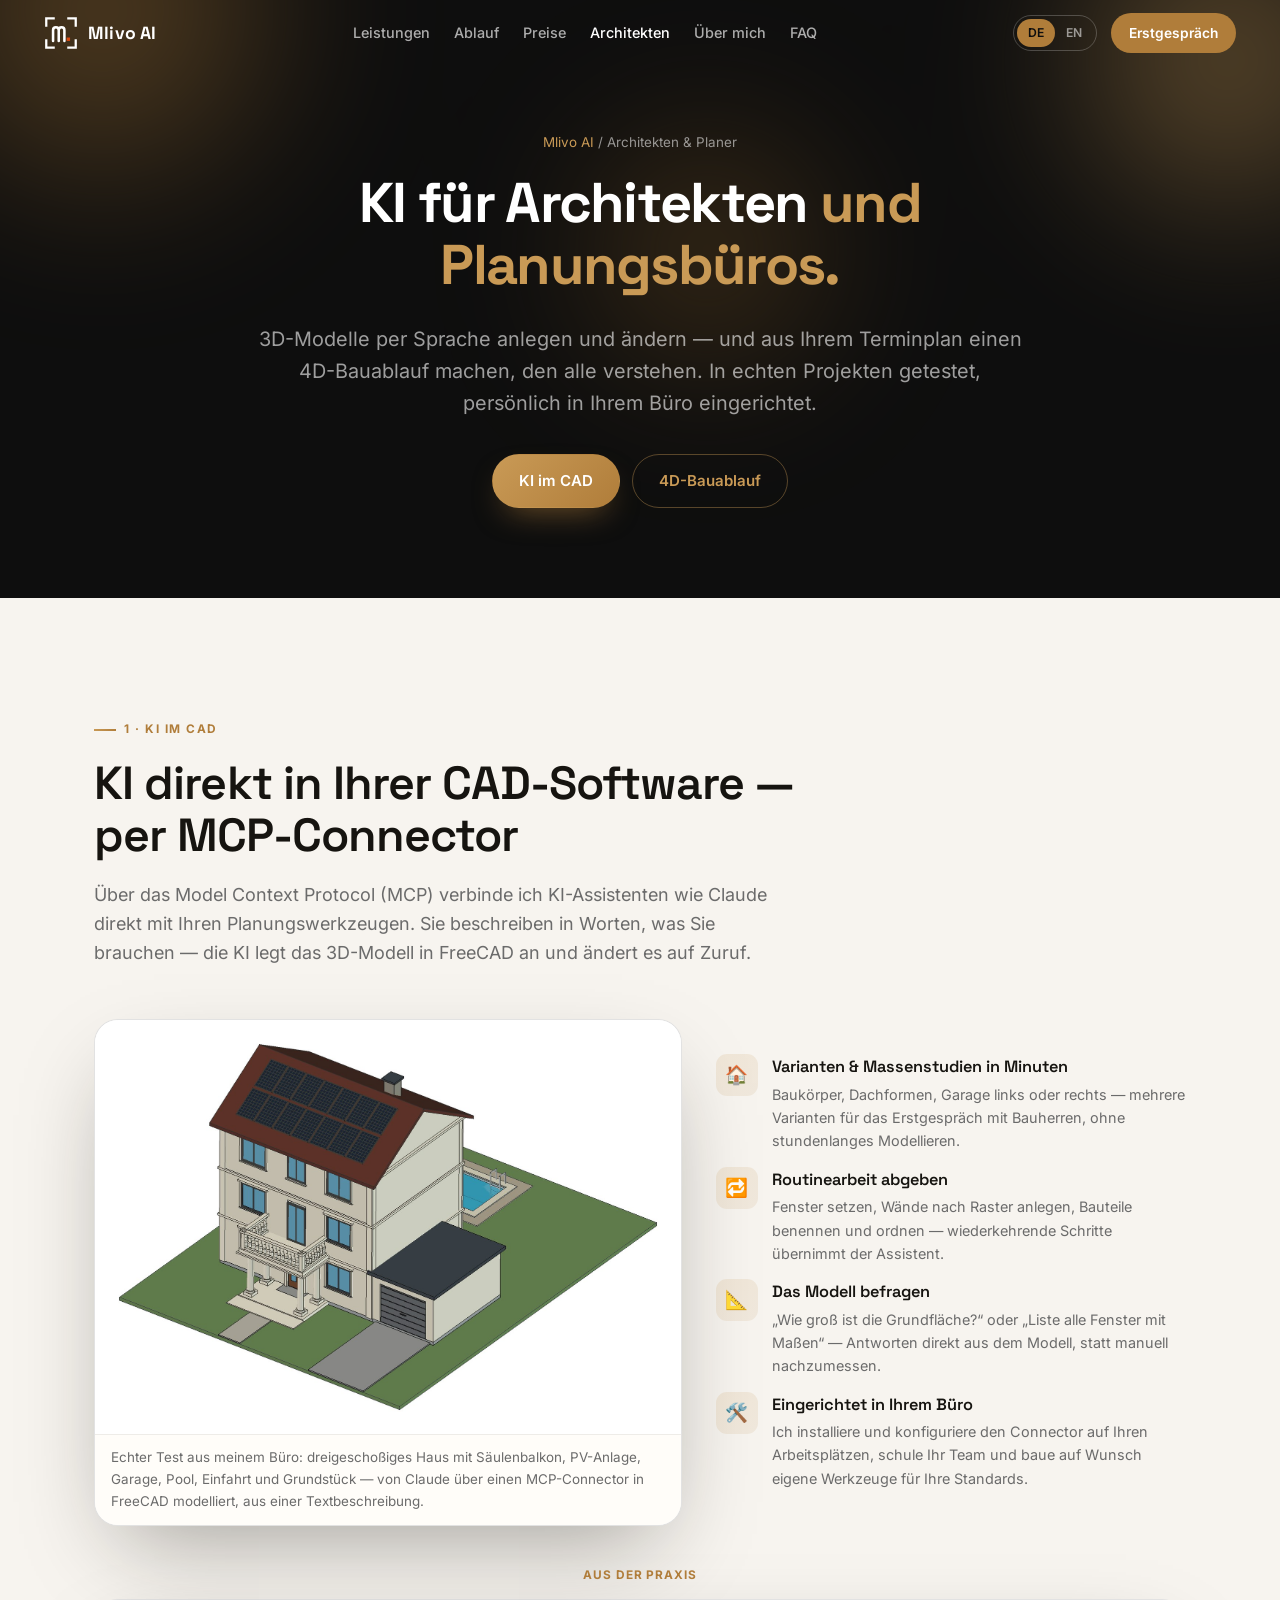
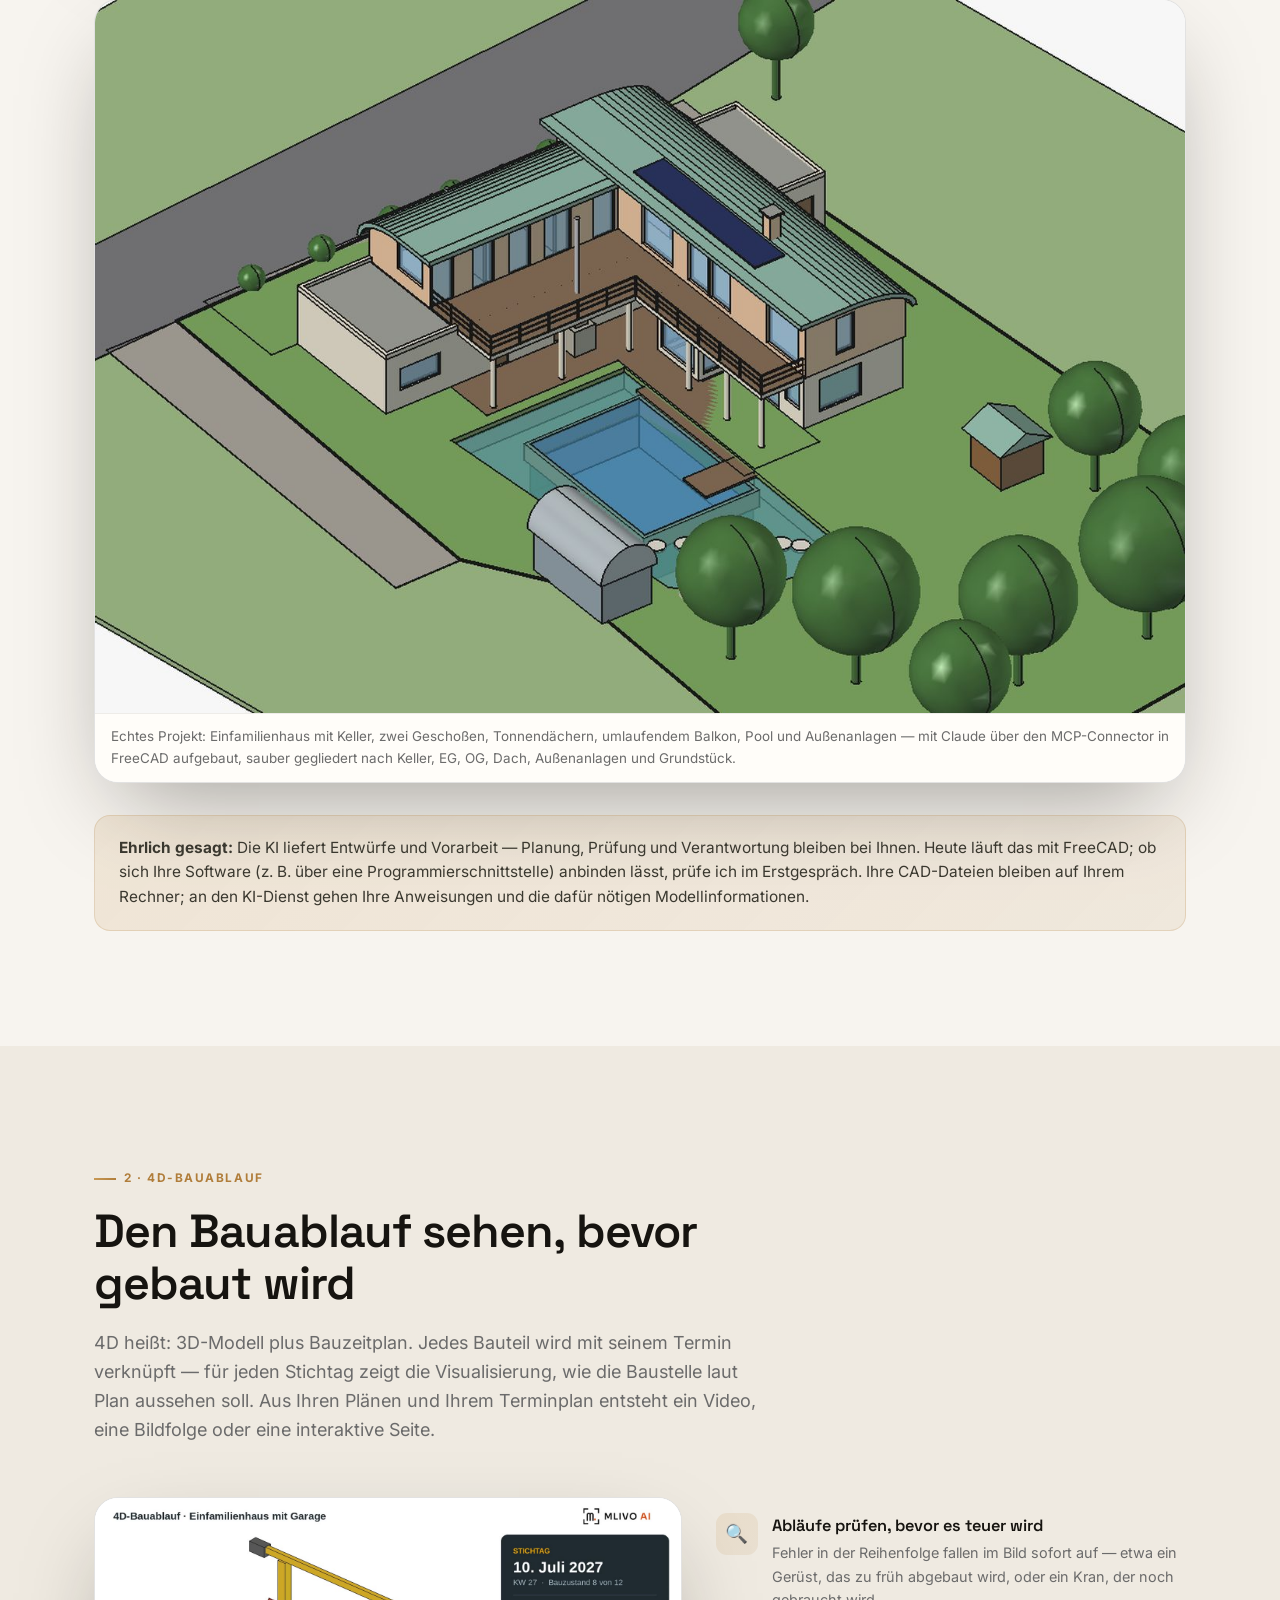
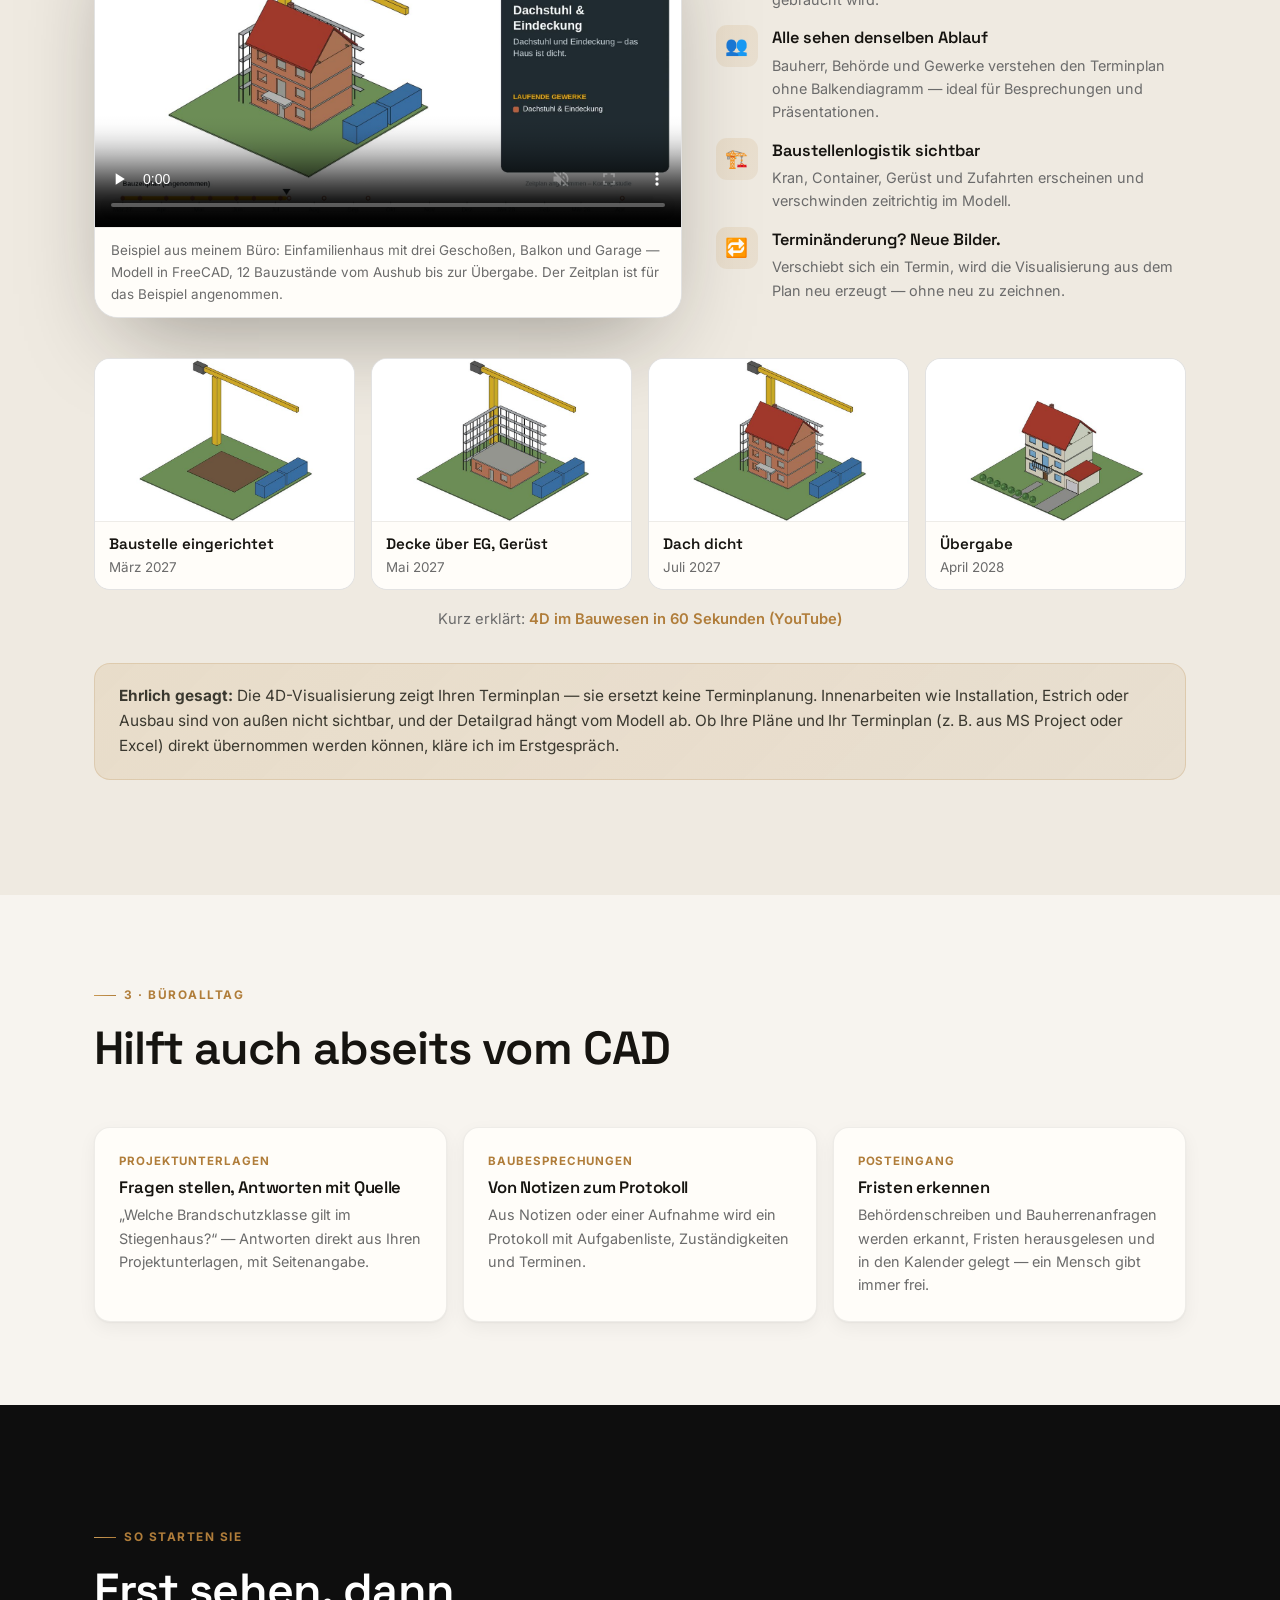
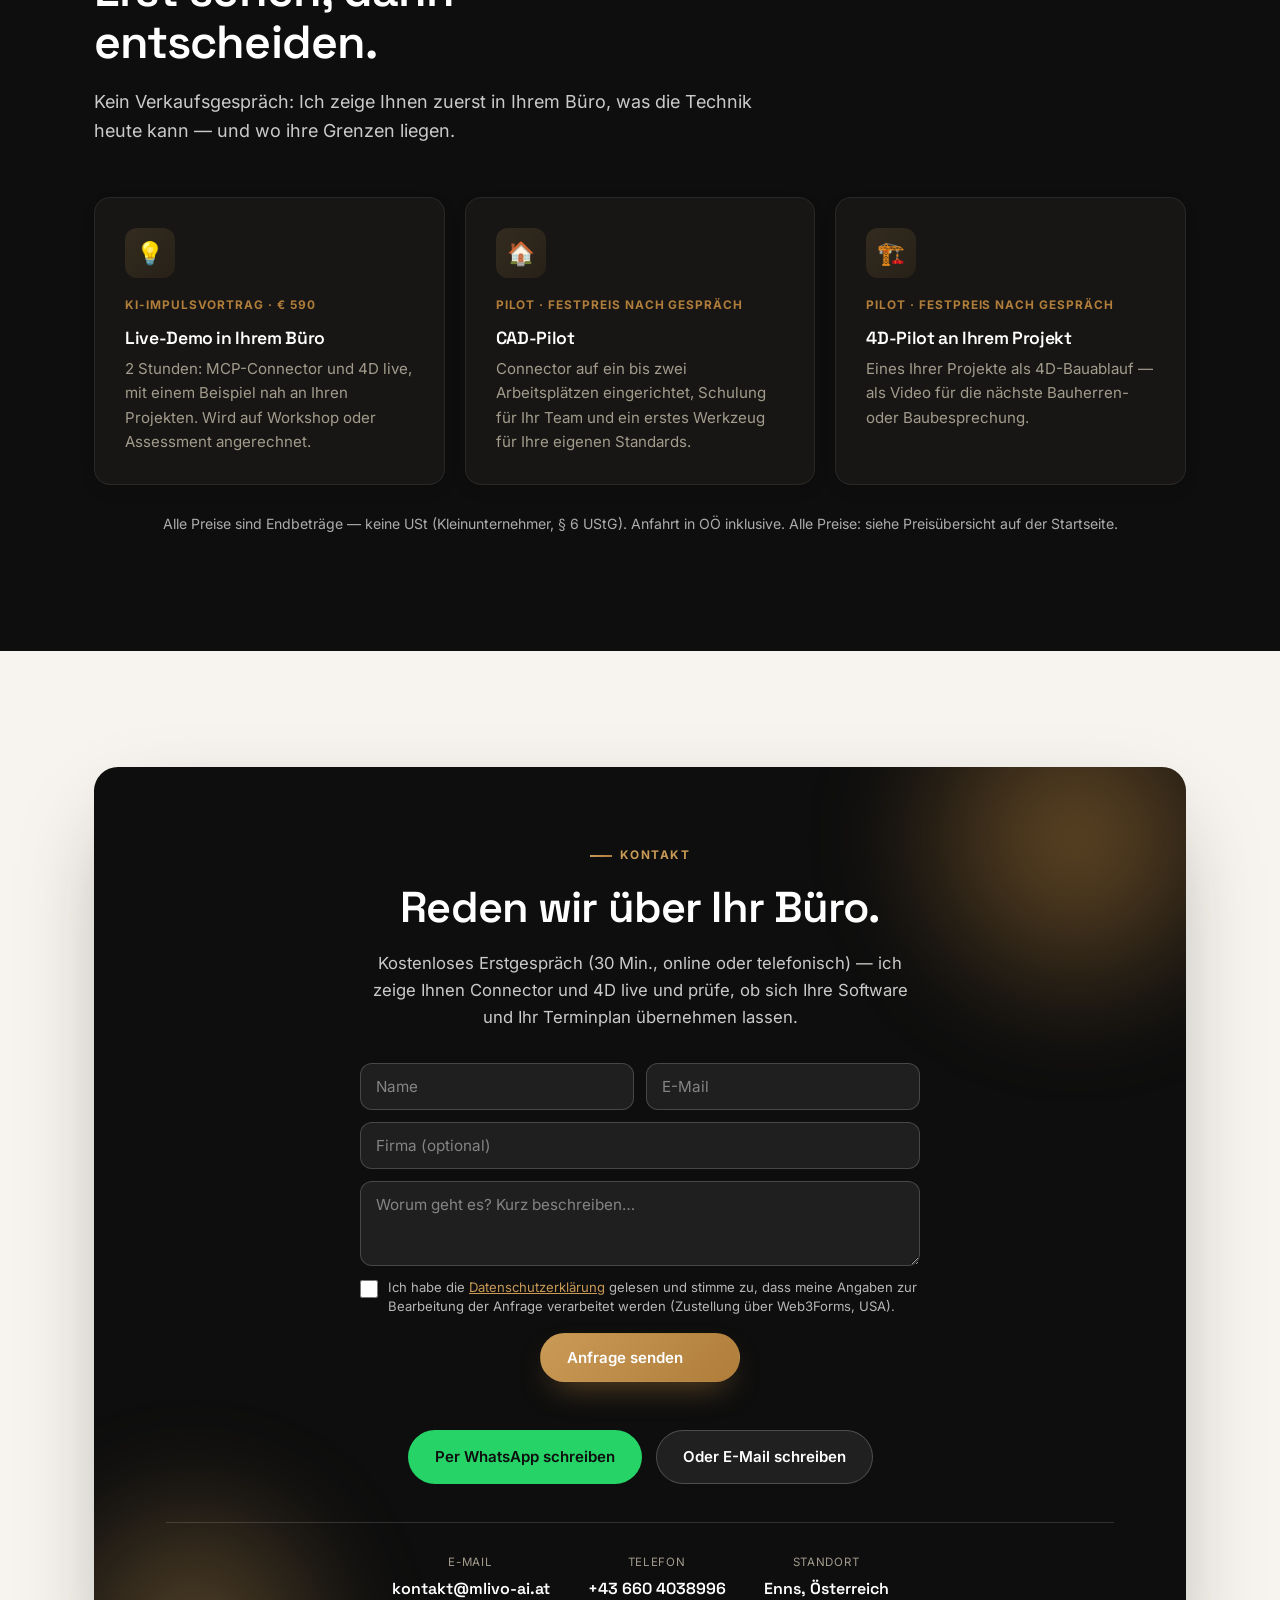
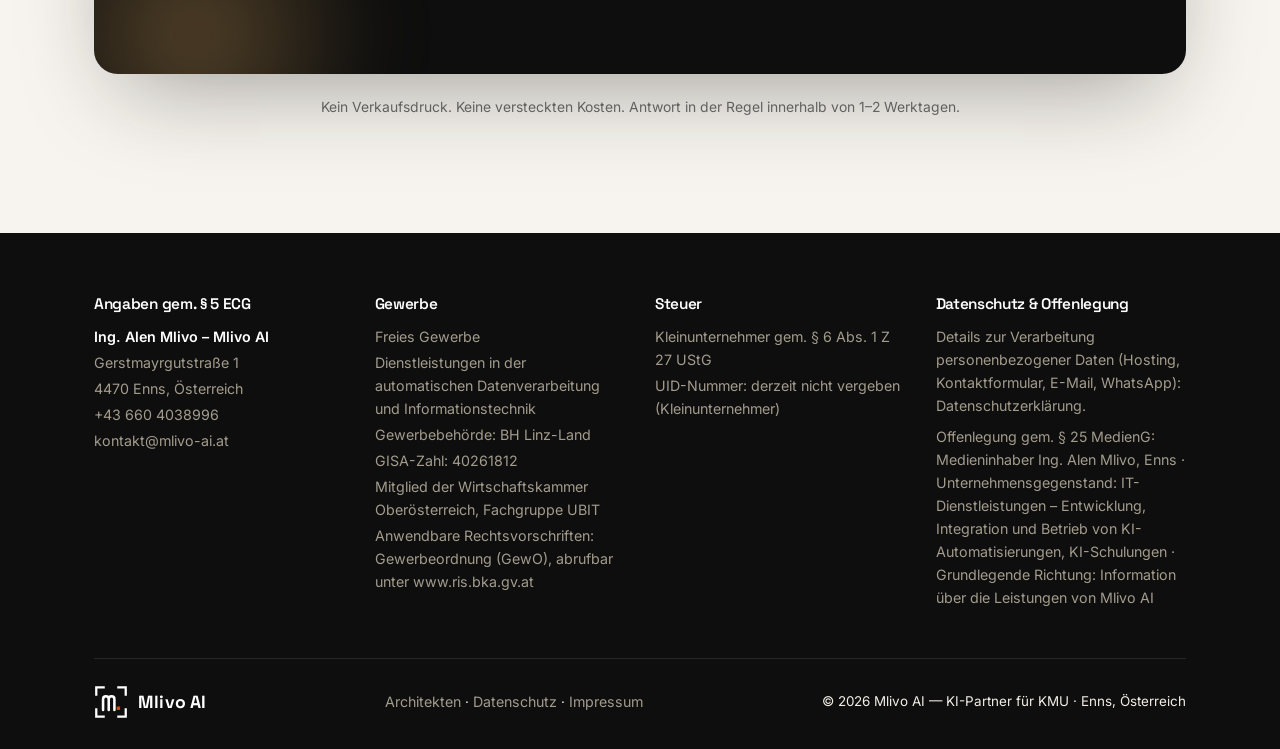
==== architekten/index.html @ 46947e18 "Website-Umbau: Architekten-Unterseite" ====
<!DOCTYPE html>
<html lang="de" data-en-lang="en">
<head>
<meta charset="UTF-8" />
<meta name="viewport" content="width=device-width, initial-scale=1.0" />
<title data-en="AI for architects &amp; planners – CAD via MCP and 4D schedules | Mlivo AI">KI für Architekten &amp; Planer – CAD per MCP und 4D-Bauablauf | Mlivo AI</title>
<meta name="description" content="KI für Architektur- und Planungsbüros in Oberösterreich: 3D-Modelle per Sprache in FreeCAD über MCP-Connector und 4D-Bauablauf-Visualisierung aus Plan und Terminplan. Pilotprojekte von Mlivo AI, Enns." data-en-content="AI for architecture and planning offices in Upper Austria: 3D models by voice in FreeCAD via MCP connector and 4D construction-schedule visualisation from drawings and schedule. Pilot projects by Mlivo AI, Enns." />
<meta name="theme-color" content="#0E0E0E" />
<meta name="robots" content="index,follow" />
<link rel="canonical" href="https://mlivo-ai.at/architekten/" data-en-href="https://mlivo-ai.at/en/architects/" />
<link rel="alternate" hreflang="de" href="https://mlivo-ai.at/architekten/" />
<link rel="alternate" hreflang="en" href="https://mlivo-ai.at/en/architects/" />
<link rel="alternate" hreflang="x-default" href="https://mlivo-ai.at/architekten/" />
<meta property="og:type" content="website" />
<meta property="og:site_name" content="Mlivo AI" />
<meta property="og:locale" content="de_AT" data-en-content="en_US" />
<meta property="og:url" content="https://mlivo-ai.at/architekten/" data-en-content="https://mlivo-ai.at/en/architects/" />
<meta property="og:title" content="KI für Architekten &amp; Planer | Mlivo AI" data-en-content="AI for architects &amp; planners | Mlivo AI" />
<meta property="og:description" content="3D-Modelle per Sprache in FreeCAD und 4D-Bauablauf aus Plan und Terminplan – Pilotprojekte aus Enns." data-en-content="3D models by voice in FreeCAD and 4D construction schedules from drawings and schedule – pilot projects from Enns." />
<meta property="og:image" content="https://mlivo-ai.at/freecad-villa-pv.jpg" />
<meta property="og:image:alt" content="Per KI in FreeCAD erstelltes Hausmodell" data-en-content="House model created by AI in FreeCAD" />
<meta name="twitter:card" content="summary_large_image" />
<link rel="icon" href="/favicon.svg" type="image/svg+xml" />
<link rel="preload" href="/fonts/inter-latin.woff2" as="font" type="font/woff2" crossorigin>
<link rel="preload" href="/fonts/space-grotesk-latin.woff2" as="font" type="font/woff2" crossorigin>
<link rel="stylesheet" href="/assets/site.css?v=20261030" />
<script>document.documentElement.classList.add('js')</script>
<!--ld:start--><script type="application/ld+json">
{
  "@context": "https://schema.org",
  "@graph": [
    {
      "@type": "ProfessionalService",
      "@id": "https://mlivo-ai.at/#business",
      "name": "Mlivo AI",
      "url": "https://mlivo-ai.at/",
      "telephone": "+436604038996",
      "email": "kontakt@mlivo-ai.at",
      "image": "https://mlivo-ai.at/stadtturm-enns.jpg",
      "logo": "https://mlivo-ai.at/favicon.svg",
      "priceRange": "€ 590 – € 7.090",
      "address": {
        "@type": "PostalAddress",
        "streetAddress": "Gerstmayrgutstraße 1",
        "postalCode": "4470",
        "addressLocality": "Enns",
        "addressRegion": "Oberösterreich",
        "addressCountry": "AT"
      },
      "areaServed": [
        "Linz",
        "Linz-Land",
        "Enns",
        "Oberösterreich"
      ],
      "founder": {
        "@type": "Person",
        "name": "Alen Mlivo",
        "honorificPrefix": "Ing."
      },
      "description": "KI-Partner für kleine und mittlere Betriebe im Raum Linz und Enns: KI-Workshops, KI-Assessment, Begleitung bei der Umsetzung, KI-Agenten sowie KI für Architekten (CAD per MCP, 4D-Bauablauf).",
      "knowsAbout": [
        "KI-Schulung",
        "KI-Assessment",
        "KI-Agenten",
        "Automatisierung",
        "n8n",
        "Make.com",
        "MCP-Connectoren",
        "FreeCAD",
        "KI für Architekten",
        "4D-Bauablaufvisualisierung"
      ]
    },
    {
      "@type": "Service",
      "name": "KI für Architekten & Planer",
      "provider": {
        "@id": "https://mlivo-ai.at/#business"
      },
      "areaServed": "Oberösterreich",
      "serviceType": [
        "MCP-Connector für FreeCAD",
        "4D-Bauablaufvisualisierung"
      ]
    }
  ]
}
</script><!--ld:end-->
</head>
<body>
<a class="skip" href="#main" data-en="Skip to content">Zum Inhalt springen</a>
<div class="progress" id="progress"></div>

<header class="nav" id="nav">
  <div class="nav-inner">
    <a href="/" data-en-href="/en/" class="brand" aria-label="Mlivo AI – Startseite" data-en-aria="Mlivo AI – home"><svg class="mark" viewBox="0 0 120 120" aria-hidden="true" focusable="false"><path d="M8 34 V8 H34 M86 8 H112 V34 M112 86 V112 H86 M34 112 H8 V86" fill="none" stroke="currentColor" stroke-width="8" stroke-linecap="square"/><path d="M32 88 V50 Q32 40 42 40 Q52 40 52 50 V88 M52 50 Q52 40 62 40 Q72 40 72 50 V88" fill="none" stroke="currentColor" stroke-width="9" stroke-linecap="round" stroke-linejoin="round"/><rect x="80" y="76" width="12" height="12" fill="#D9480F"/></svg>Mlivo AI</a>
    <nav class="nav-links" id="navLinks">
      <a href="/#leistungen" data-en-href="/en/#leistungen" data-en="Services">Leistungen</a>
      <a href="/#ablauf" data-en-href="/en/#ablauf" data-en="How it works">Ablauf</a>
      <a href="/#preise" data-en-href="/en/#preise" data-en="Prices">Preise</a>
      <a href="/architekten/" data-en-href="/en/architects/" class="cur" data-en="Architects">Architekten</a>
      <a href="/#about" data-en-href="/en/#about" data-en="About me">Über mich</a>
      <a href="/#faq" data-en-href="/en/#faq" data-en="FAQ">FAQ</a>
    </nav>
    <div class="nav-right">
      <div class="lang-toggle" role="group" aria-label="Sprache" data-en-aria="Language">
        <a class="btn-lang active" href="/architekten/" data-en-class="btn-lang" hreflang="de" lang="de">DE</a>
        <a class="btn-lang" href="/en/architects/" data-en-class="btn-lang active" hreflang="en" lang="en">EN</a>
      </div>
      <a href="#contact" class="nav-cta" data-en="Free intro call">Erstgespräch</a>
      <button class="burger" id="burger" aria-expanded="false" aria-controls="navLinks" aria-label="Menü" data-en-aria="Menu"><span></span><span></span><span></span></button>
    </div>
  </div>
</header>

<main id="top">
<div id="main" tabindex="-1"></div>

<!-- HERO -->
<section class="hero sub">
  <div class="mesh"><span class="blob b1"></span><span class="blob b2"></span><span class="blob b3"></span></div>
  <div class="wrap hero-inner">
    <div class="crumbs reveal"><a href="/" data-en-href="/en/">Mlivo AI</a> / <span data-en="Architects &amp; planners">Architekten &amp; Planer</span></div>
    <h1 class="reveal d1"><span data-en="AI for architects">KI für Architekten</span> <span class="grad" data-en="and planning offices.">und Planungsbüros.</span></h1>
    <p class="sub reveal d2" data-en="Create and change 3D models by voice — and turn your schedule into a 4D construction sequence that everyone understands. Tested in real projects, set up personally in your office.">3D-Modelle per Sprache anlegen und ändern — und aus Ihrem Terminplan einen 4D-Bauablauf machen, den alle verstehen. In echten Projekten getestet, persönlich in Ihrem Büro eingerichtet.</p>
    <div class="jump reveal d3">
      <a href="#mcp" class="btn btn-primary" data-en="AI in CAD">KI im CAD</a>
      <a href="#vierd" class="btn btn-outline-gold" data-en="4D construction schedule">4D-Bauablauf</a>
    </div>
  </div>
</section>

<!-- CAD / MCP FOR ARCHITECTS -->
<section class="section" id="mcp">
  <div class="wrap">
    <div class="head-block reveal">
      <span class="eyebrow" data-en="1 · AI in CAD">1 · KI im CAD</span>
      <h2 class="h-sec" style="max-width:24ch" data-en="AI right inside your CAD software — via MCP connector">KI direkt in Ihrer CAD-Software — per MCP-Connector</h2>
      <p class="lead" data-en="Using the Model Context Protocol (MCP), I connect AI assistants such as Claude directly to your design tools. You describe what you need in plain words — the AI creates the 3D model in FreeCAD and changes it on request.">Über das Model Context Protocol (MCP) verbinde ich KI-Assistenten wie Claude direkt mit Ihren Planungswerkzeugen. Sie beschreiben in Worten, was Sie brauchen — die KI legt das 3D-Modell in FreeCAD an und ändert es auf Zuruf.</p>
    </div>
    <div class="cad-grid">
      <figure class="cad-shot reveal">
        <a href="/freecad-villa-pv.jpg" target="_blank" rel="noopener"><img src="/freecad-villa-pv.jpg" alt="FreeCAD-Modell eines dreigeschoßigen Hauses mit Säulenbalkon, PV-Anlage, Garage und Pool, per KI über einen MCP-Connector erstellt" data-en-alt="FreeCAD model of a three-storey house with columned balcony, solar panels, garage and pool, created by AI via an MCP connector" width="1600" height="1133" loading="lazy" decoding="async"/></a>
        <figcaption data-en="A real test from my office: a three-storey house with columned balcony, solar panels, garage, pool, driveway and plot — modelled by Claude in FreeCAD via an MCP connector, from a text description.">Echter Test aus meinem Büro: dreigeschoßiges Haus mit Säulenbalkon, PV-Anlage, Garage, Pool, Einfahrt und Grundstück — von Claude über einen MCP-Connector in FreeCAD modelliert, aus einer Textbeschreibung.</figcaption>
      </figure>
      <div class="reveal d1">
        <div class="cad-pts">
          <div class="pt"><div class="ic">🏠</div><div><h5 data-en="Variants &amp; massing studies in minutes">Varianten &amp; Massenstudien in Minuten</h5><p data-en="Building volumes, roof shapes, garage left or right — several variants for the first client meeting, without hours of modelling.">Baukörper, Dachformen, Garage links oder rechts — mehrere Varianten für das Erstgespräch mit Bauherren, ohne stundenlanges Modellieren.</p></div></div>
          <div class="pt"><div class="ic">🔁</div><div><h5 data-en="Hand off routine work">Routinearbeit abgeben</h5><p data-en="Placing windows, laying out walls on a grid, naming and organising parts — the assistant takes over the repetitive steps.">Fenster setzen, Wände nach Raster anlegen, Bauteile benennen und ordnen — wiederkehrende Schritte übernimmt der Assistent.</p></div></div>
          <div class="pt"><div class="ic">📐</div><div><h5 data-en="Ask your model">Das Modell befragen</h5><p data-en="“What is the footprint?” or “List all windows with dimensions” — answers straight from the model instead of measuring by hand.">„Wie groß ist die Grundfläche?“ oder „Liste alle Fenster mit Maßen“ — Antworten direkt aus dem Modell, statt manuell nachzumessen.</p></div></div>
          <div class="pt"><div class="ic">🛠&#xFE0F;</div><div><h5 data-en="Set up in your office">Eingerichtet in Ihrem Büro</h5><p data-en="I install and configure the connector on your workstations, train your team and, on request, build custom tools for your standards.">Ich installiere und konfiguriere den Connector auf Ihren Arbeitsplätzen, schule Ihr Team und baue auf Wunsch eigene Werkzeuge für Ihre Standards.</p></div></div>
        </div>
      </div>
    </div>
    <div class="cad-real reveal">
      <div class="tagline" data-en="From a real project">Aus der Praxis</div>
      <figure class="cad-shot">
        <a href="/projekt-einfamilienhaus.jpg" target="_blank" rel="noopener"><img src="/projekt-einfamilienhaus.jpg" alt="3D-Modell eines Einfamilienhauses mit Pool und Garten, per KI über MCP in FreeCAD erstellt" data-en-alt="3D model of a detached house with pool and garden, created by AI via MCP in FreeCAD" width="1400" height="916" loading="lazy" decoding="async"/></a>
        <figcaption data-en="Real project: a detached house with basement, two storeys, barrel roofs, wraparound balcony, pool and landscaping — built with Claude in FreeCAD via the MCP connector, neatly structured into basement, ground floor, upper floor, roof, outdoor areas and plot.">Echtes Projekt: Einfamilienhaus mit Keller, zwei Geschoßen, Tonnendächern, umlaufendem Balkon, Pool und Außenanlagen — mit Claude über den MCP-Connector in FreeCAD aufgebaut, sauber gegliedert nach Keller, EG, OG, Dach, Außenanlagen und Grundstück.</figcaption>
      </figure>
    </div>
    <div class="note-band reveal" data-en-html="<b>To be clear:</b> the AI delivers drafts and groundwork — design, checking and responsibility stay with you. Today this runs with FreeCAD; whether your software can be connected (e.g. via an API) is something I check in the intro call. Your CAD files stay on your computer; your instructions and the model information needed for them are sent to the AI service."><b>Ehrlich gesagt:</b> Die KI liefert Entwürfe und Vorarbeit — Planung, Prüfung und Verantwortung bleiben bei Ihnen. Heute läuft das mit FreeCAD; ob sich Ihre Software (z. B. über eine Programmierschnittstelle) anbinden lässt, prüfe ich im Erstgespräch. Ihre CAD-Dateien bleiben auf Ihrem Rechner; an den KI-Dienst gehen Ihre Anweisungen und die dafür nötigen Modellinformationen.</div>

  </div>
</section>


<!-- 4D SCHEDULE VISUALISATION -->
<section class="section" id="vierd" style="background:var(--bg-soft)">
  <div class="wrap">
    <div class="head-block reveal">
      <span class="eyebrow" data-en="2 · 4D construction schedule">2 · 4D-Bauablauf</span>
      <h2 class="h-sec" style="max-width:24ch" data-en="See the construction sequence before it is built">Den Bauablauf sehen, bevor gebaut wird</h2>
      <p class="lead" data-en="4D means: 3D model plus construction schedule. Every component is linked to its date — for any given day the visualisation shows what the site should look like according to plan. Your drawings and schedule become a video, an image sequence or an interactive page.">4D heißt: 3D-Modell plus Bauzeitplan. Jedes Bauteil wird mit seinem Termin verknüpft — für jeden Stichtag zeigt die Visualisierung, wie die Baustelle laut Plan aussehen soll. Aus Ihren Plänen und Ihrem Terminplan entsteht ein Video, eine Bildfolge oder eine interaktive Seite.</p>
    </div>
    <div class="vd-grid">
      <figure class="cad-shot vd-video reveal">
        <video controls muted playsinline preload="none" poster="/4d/4d-bauablauf-poster.jpg" width="1600" height="900" aria-label="4D-Bauablauf eines Einfamilienhauses mit Garage als Video" data-en-aria="Video of the 4D construction sequence of a detached house with garage"><source src="/4d/4d-bauablauf.mp4" type="video/mp4"/></video>
        <figcaption data-en="Example from my office: a three-storey house with balcony and garage — modelled in FreeCAD, 12 construction stages from excavation to handover. The schedule is assumed for this example.">Beispiel aus meinem Büro: Einfamilienhaus mit drei Geschoßen, Balkon und Garage — Modell in FreeCAD, 12 Bauzustände vom Aushub bis zur Übergabe. Der Zeitplan ist für das Beispiel angenommen.</figcaption>
      </figure>
      <div class="reveal d1">
        <div class="cad-pts">
          <div class="pt"><div class="ic">🔍</div><div><h5 data-en="Check the sequence before it gets expensive">Abläufe prüfen, bevor es teuer wird</h5><p data-en="Sequencing errors are obvious in the picture — scaffolding removed too early, or a crane that is still needed.">Fehler in der Reihenfolge fallen im Bild sofort auf — etwa ein Gerüst, das zu früh abgebaut wird, oder ein Kran, der noch gebraucht wird.</p></div></div>
          <div class="pt"><div class="ic">👥</div><div><h5 data-en="Everyone sees the same sequence">Alle sehen denselben Ablauf</h5><p data-en="Clients, authorities and trades understand the schedule without a Gantt chart — ideal for meetings and presentations.">Bauherr, Behörde und Gewerke verstehen den Terminplan ohne Balkendiagramm — ideal für Besprechungen und Präsentationen.</p></div></div>
          <div class="pt"><div class="ic">🏗&#xFE0F;</div><div><h5 data-en="Site logistics made visible">Baustellenlogistik sichtbar</h5><p data-en="Crane, containers, scaffolding and access routes appear and disappear at the right time in the model.">Kran, Container, Gerüst und Zufahrten erscheinen und verschwinden zeitrichtig im Modell.</p></div></div>
          <div class="pt"><div class="ic">🔁</div><div><h5 data-en="Schedule change? New images.">Terminänderung? Neue Bilder.</h5><p data-en="If a date moves, the visualisation is regenerated from the schedule — no redrawing.">Verschiebt sich ein Termin, wird die Visualisierung aus dem Plan neu erzeugt — ohne neu zu zeichnen.</p></div></div>
        </div>
      </div>
    </div>
    <div class="vd-strip">
      <figure class="reveal d1"><img src="/4d/4d-phase-00.jpg" alt="Baustelle eingerichtet – März 2027" data-en-alt="Site set up – March 2027" width="800" height="500" loading="lazy" decoding="async"/><figcaption><b data-en="Site set up">Baustelle eingerichtet</b><span data-en="March 2027">März 2027</span></figcaption></figure>
      <figure class="reveal d2"><img src="/4d/4d-phase-03.jpg" alt="Decke über EG, Gerüst – Mai 2027" data-en-alt="Ground-floor slab, scaffolding – May 2027" width="800" height="500" loading="lazy" decoding="async"/><figcaption><b data-en="Ground-floor slab, scaffolding">Decke über EG, Gerüst</b><span data-en="May 2027">Mai 2027</span></figcaption></figure>
      <figure class="reveal d3"><img src="/4d/4d-phase-07.jpg" alt="Dach dicht – Juli 2027" data-en-alt="Roof closed – July 2027" width="800" height="500" loading="lazy" decoding="async"/><figcaption><b data-en="Roof closed">Dach dicht</b><span data-en="July 2027">Juli 2027</span></figcaption></figure>
      <figure class="reveal d1"><img src="/4d/4d-phase-11.jpg" alt="Übergabe – April 2028" data-en-alt="Handover – April 2028" width="800" height="500" loading="lazy" decoding="async"/><figcaption><b data-en="Handover">Übergabe</b><span data-en="April 2028">April 2028</span></figcaption></figure>
    </div>
    <p class="vd-yt reveal" data-en-html="In short: <a href='https://youtu.be/z__8b47FMB8' target='_blank' rel='noopener'>4D in construction in 60 seconds (YouTube, German)</a>">Kurz erklärt: <a href="https://youtu.be/z__8b47FMB8" target="_blank" rel="noopener">4D im Bauwesen in 60 Sekunden (YouTube)</a></p>
    <div class="note-band reveal" data-en-html="<b>To be clear:</b> the 4D visualisation shows your schedule — it does not replace scheduling. Interior work such as installation, screed or fit-out is not visible from outside, and the level of detail depends on the model. Whether your drawings and schedule (e.g. from MS Project or Excel) can be used directly is something I check in the intro call."><b>Ehrlich gesagt:</b> Die 4D-Visualisierung zeigt Ihren Terminplan — sie ersetzt keine Terminplanung. Innenarbeiten wie Installation, Estrich oder Ausbau sind von außen nicht sichtbar, und der Detailgrad hängt vom Modell ab. Ob Ihre Pläne und Ihr Terminplan (z. B. aus MS Project oder Excel) direkt übernommen werden können, kläre ich im Erstgespräch.</div>

  </div>
</section>


<!-- BÜROALLTAG -->
<section class="section tight" id="buero">
  <div class="wrap">
    <div class="head-block reveal">
      <span class="eyebrow" data-en="3 · Everyday office work">3 · Büroalltag</span>
      <h2 class="h-sec" data-en="Also helps beyond CAD">Hilft auch abseits vom CAD</h2>
    </div>
    <div class="ex-grid">
      <div class="ex reveal"><div class="who" data-en="Project documents">Projektunterlagen</div><h4 data-en="Ask questions, get sourced answers">Fragen stellen, Antworten mit Quelle</h4><p data-en="“Which fire-protection class applies to the stairwell?” — answers directly from your project documents, with the page reference.">„Welche Brandschutzklasse gilt im Stiegenhaus?“ — Antworten direkt aus Ihren Projektunterlagen, mit Seitenangabe.</p></div>
      <div class="ex reveal d1"><div class="who" data-en="Site meetings">Baubesprechungen</div><h4 data-en="From notes to minutes">Von Notizen zum Protokoll</h4><p data-en="Notes or a recording become structured minutes with a task list, responsibilities and deadlines.">Aus Notizen oder einer Aufnahme wird ein Protokoll mit Aufgabenliste, Zuständigkeiten und Terminen.</p></div>
      <div class="ex reveal d2"><div class="who" data-en="Inbox">Posteingang</div><h4 data-en="Spot deadlines">Fristen erkennen</h4><p data-en="Letters from authorities and requests from clients are recognised, deadlines extracted and put in the calendar — a person always approves.">Behördenschreiben und Bauherrenanfragen werden erkannt, Fristen herausgelesen und in den Kalender gelegt — ein Mensch gibt immer frei.</p></div>
    </div>
  </div>
</section>

<!-- PILOT -->
<section class="section section-dark" id="pilot">
  <div class="wrap">
    <div class="head-block reveal">
      <span class="eyebrow" data-en="How to start">So starten Sie</span>
      <h2 class="h-sec" data-en="First see it, then decide.">Erst sehen, dann entscheiden.</h2>
      <p class="lead" data-en="No sales pitch: I'll first show you in your office what the technology can do today — and where its limits are.">Kein Verkaufsgespräch: Ich zeige Ihnen zuerst in Ihrem Büro, was die Technik heute kann — und wo ihre Grenzen liegen.</p>
    </div>
    <div class="grid g3">
      <div class="card reveal"><div class="ico">💡</div><div class="tagline" data-en="AI talk · €&nbsp;590">KI-Impulsvortrag · €&nbsp;590</div><h4 data-en="Live demo in your office">Live-Demo in Ihrem Büro</h4><p data-en="2 hours: MCP connector and 4D live, with an example close to your projects. Credited towards a workshop or assessment.">2 Stunden: MCP-Connector und 4D live, mit einem Beispiel nah an Ihren Projekten. Wird auf Workshop oder Assessment angerechnet.</p></div>
      <div class="card reveal d1"><div class="ico">🏠</div><div class="tagline" data-en="Pilot · fixed price after conversation">Pilot · Festpreis nach Gespräch</div><h4 data-en="CAD pilot">CAD-Pilot</h4><p data-en="Connector set up on one or two workstations, training for your team and a first tool for your own standards.">Connector auf ein bis zwei Arbeitsplätzen eingerichtet, Schulung für Ihr Team und ein erstes Werkzeug für Ihre eigenen Standards.</p></div>
      <div class="card reveal d2"><div class="ico">🏗&#xFE0F;</div><div class="tagline" data-en="Pilot · fixed price after conversation">Pilot · Festpreis nach Gespräch</div><h4 data-en="4D pilot on your project">4D-Pilot an Ihrem Projekt</h4><p data-en="One of your projects as a 4D construction sequence — as a video for the next client or site meeting.">Eines Ihrer Projekte als 4D-Bauablauf — als Video für die nächste Bauherren- oder Baubesprechung.</p></div>
    </div>
    <p class="price-meta reveal" data-en="All prices are final amounts — no VAT (small business, § 6 UStG). Travel within Upper Austria included. All prices: see price overview on the home page.">Alle Preise sind Endbeträge — keine USt (Kleinunternehmer, § 6 UStG). Anfahrt in OÖ inklusive. Alle Preise: siehe Preisübersicht auf der Startseite.</p>
  </div>
</section>

<!-- KONTAKT -->
<section class="section" id="contact">
  <div class="wrap">
    <div class="contact-card reveal">
      <div class="glow"></div><div class="glow2"></div>
      <div class="inner">
        <span class="eyebrow center" style="color:var(--gold-lt)" data-en="Contact">Kontakt</span>
        <h2 data-en="Let's talk about your office.">Reden wir über Ihr Büro.</h2>
        <p data-en="Free intro call (30 min., online or by phone) — I'll show you the connector and 4D live and check whether your software and schedule can be used.">Kostenloses Erstgespräch (30 Min., online oder telefonisch) — ich zeige Ihnen Connector und 4D live und prüfe, ob sich Ihre Software und Ihr Terminplan übernehmen lassen.</p>
        <form id="leadForm" class="lead-form">
          <input type="hidden" name="access_key" value="fd4c4625-aea0-47f0-8748-b4852d9a4cf7">
          <input type="hidden" name="subject" value="Anfrage Architekten über mlivo-ai.at" data-en-value="Architects inquiry via mlivo-ai.at/en">
          <input type="checkbox" name="botcheck" class="lf-hp" tabindex="-1" autocomplete="off">
          <div class="lf-row">
            <input name="name" required placeholder="Name" data-en-ph="Name" aria-label="Name">
            <input name="email" type="email" required placeholder="E-Mail" data-en-ph="Email" aria-label="E-Mail" data-en-aria="Email">
          </div>
          <input name="firma" placeholder="Firma (optional)" data-en-ph="Company (optional)" aria-label="Firma" data-en-aria="Company">
          <textarea name="nachricht" rows="3" required placeholder="Worum geht es? Kurz beschreiben…" data-en-ph="What's it about? Briefly…" aria-label="Nachricht" data-en-aria="Message"></textarea>
          <label class="lf-consent"><input type="checkbox" name="datenschutz" value="zugestimmt" required><span data-en-html="I have read the &lt;a href='/datenschutz/'&gt;privacy policy&lt;/a&gt; and agree that my details are processed to handle my inquiry (delivered via Web3Forms, USA).">Ich habe die <a href="/datenschutz/">Datenschutzerklärung</a> gelesen und stimme zu, dass meine Angaben zur Bearbeitung der Anfrage verarbeitet werden (Zustellung über Web3Forms, USA).</span></label>
          <button type="submit" class="btn btn-primary" data-en="Send inquiry">Anfrage senden</button>
          <div class="lf-status" id="lfStatus" role="status"></div>
        </form>
        <div class="contact-cta" style="margin-top:18px">
          <a href="https://wa.me/436604038996" class="btn btn-wa" target="_blank" rel="noopener" data-en="Message on WhatsApp">Per WhatsApp schreiben</a>
          <a href="mailto:kontakt@mlivo-ai.at" class="btn btn-dark" data-en="Or write an email">Oder E-Mail schreiben</a>
        </div>
        <div class="contact-meta">
          <div class="m"><div class="l" data-en="Email">E-Mail</div><div class="v"><a href="mailto:kontakt@mlivo-ai.at">kontakt@mlivo-ai.at</a></div></div>
          <div class="m"><div class="l" data-en="Phone">Telefon</div><div class="v"><a href="tel:+436604038996">+43 660 4038996</a></div></div>
          <div class="m"><div class="l" data-en="Location">Standort</div><div class="v" data-en="Enns, Austria">Enns, Österreich</div></div>
        </div>
      </div>
    </div>
    <p class="fineprint" data-en="No sales pressure. No hidden costs. I usually reply within 1–2 business days.">Kein Verkaufsdruck. Keine versteckten Kosten. Antwort in der Regel innerhalb von 1–2 Werktagen.</p>
  </div>
</section>

</main>

<!--footer:start-->
<footer id="impressum">
  <div class="wrap">
    <div class="grid imp-grid">
      <div>
        <h4 data-en="Information per § 5 ECG">Angaben gem. § 5 ECG</h4>
        <p style="color:#fff;font-weight:600">Ing. Alen Mlivo – Mlivo AI</p>
        <p>Gerstmayrgutstraße 1</p>
        <p data-en="4470 Enns, Austria">4470 Enns, Österreich</p>
        <p><a href="tel:+436604038996">+43 660 4038996</a></p>
        <p><a href="mailto:kontakt@mlivo-ai.at">kontakt@mlivo-ai.at</a></p>
      </div>
      <div>
        <h4 data-en="Business">Gewerbe</h4>
        <p data-en="Free trade (Freies Gewerbe)">Freies Gewerbe</p>
        <p data-en="IT services and data processing">Dienstleistungen in der automatischen Datenverarbeitung und Informationstechnik</p>
        <p data-en="Trade authority: BH Linz-Land">Gewerbebehörde: BH Linz-Land</p>
        <p data-en="GISA number: 40261812">GISA-Zahl: 40261812</p>
        <p data-en="Member of the Austrian Economic Chamber Upper Austria (WKO OÖ), trade group UBIT">Mitglied der Wirtschaftskammer Oberösterreich, Fachgruppe UBIT</p>
        <p data-en-html="Applicable regulations: Austrian Trade Act (GewO), available at &lt;a href='https://www.ris.bka.gv.at'&gt;www.ris.bka.gv.at&lt;/a&gt;">Anwendbare Rechtsvorschriften: Gewerbeordnung (GewO), abrufbar unter <a href="https://www.ris.bka.gv.at">www.ris.bka.gv.at</a></p>
      </div>
      <div>
        <h4 data-en="Tax">Steuer</h4>
        <p data-en="Small business per § 6 Abs. 1 Z 27 UStG (VAT exempt)">Kleinunternehmer gem. § 6 Abs. 1 Z 27 UStG</p>
        <p data-en="VAT ID: not currently assigned (small business)">UID-Nummer: derzeit nicht vergeben (Kleinunternehmer)</p>
      </div>
      <div>
        <h4 data-en="Privacy &amp; disclosure">Datenschutz &amp; Offenlegung</h4>
        <p data-en-html="Details on the processing of personal data (hosting, contact form, email, WhatsApp): &lt;a href='/datenschutz/'&gt;privacy policy&lt;/a&gt;.">Details zur Verarbeitung personenbezogener Daten (Hosting, Kontaktformular, E-Mail, WhatsApp): <a href="/datenschutz/">Datenschutzerklärung</a>.</p>
        <p style="margin-top:8px" data-en="Media owner (§ 25 MedienG): Ing. Alen Mlivo, Enns · Business purpose: IT services — development, integration and operation of AI automations, AI training · Editorial line: information about the services of Mlivo AI">Offenlegung gem. § 25 MedienG: Medieninhaber Ing. Alen Mlivo, Enns · Unternehmensgegenstand: IT-Dienstleistungen – Entwicklung, Integration und Betrieb von KI-Automatisierungen, KI-Schulungen · Grundlegende Richtung: Information über die Leistungen von Mlivo AI</p>
      </div>
    </div>
    <div class="foot-bottom">
      <a href="/" data-en-href="/en/" class="brand" style="color:#fff"><svg class="mark" viewBox="0 0 120 120" aria-hidden="true" focusable="false"><path d="M8 34 V8 H34 M86 8 H112 V34 M112 86 V112 H86 M34 112 H8 V86" fill="none" stroke="currentColor" stroke-width="8" stroke-linecap="square"/><path d="M32 88 V50 Q32 40 42 40 Q52 40 52 50 V88 M52 50 Q52 40 62 40 Q72 40 72 50 V88" fill="none" stroke="currentColor" stroke-width="9" stroke-linecap="round" stroke-linejoin="round"/><rect x="80" y="76" width="12" height="12" fill="#D9480F"/></svg>Mlivo AI</a>
      <div class="foot-links"><a href="/architekten/" data-en-href="/en/architects/" data-en="Architects">Architekten</a> &middot; <a href="/datenschutz/" data-en="Privacy">Datenschutz</a> &middot; <a href="/#impressum" data-en-href="/en/#impressum" data-en="Legal notice">Impressum</a></div>
      <div data-en="© 2026 Mlivo AI — AI partner for SMEs · Enns, Austria">© 2026 Mlivo AI — KI-Partner für KMU · Enns, Österreich</div>
    </div>
  </div>
</footer>
<!--footer:end-->

<script src="/assets/site.js?v=20261030" defer></script>
</body>
</html>
---- assets/site.css ----
/* fonts: self-hosted (no connection to Google servers) */
@font-face{font-family:'Inter';font-style:normal;font-weight:400 700;font-display:swap;src:url(/fonts/inter-latin.woff2) format('woff2');unicode-range:U+0000-00FF,U+0131,U+0152-0153,U+02BB-02BC,U+02C6,U+02DA,U+02DC,U+0304,U+0308,U+0329,U+2000-206F,U+20AC,U+2122,U+2191,U+2193,U+2212,U+2215,U+FEFF,U+FFFD}
@font-face{font-family:'Space Grotesk';font-style:normal;font-weight:500 700;font-display:swap;src:url(/fonts/space-grotesk-latin.woff2) format('woff2');unicode-range:U+0000-00FF,U+0131,U+0152-0153,U+02BB-02BC,U+02C6,U+02DA,U+02DC,U+0304,U+0308,U+0329,U+2000-206F,U+20AC,U+2122,U+2191,U+2193,U+2212,U+2215,U+FEFF,U+FFFD}
:root{
  --bg:#F7F4EF;
  --bg-soft:#EFEAE1;
  --ink:#161410;
  --ink-2:#3a382f;
  --muted:#6B6B6B;
  --line:rgba(22,20,16,.12);
  --line-2:rgba(22,20,16,.07);
  --card:#FFFDF9;
  --dark:#0E0E0E;
  --dark-2:#171614;
  --dark-3:#1f1d19;
  --on-dark:#F2EEE6;
  --on-dark-muted:#a39c8d;
  --gold:#B07D3A;
  --gold-lt:#C99A56;
  --accent:#B07D3A;
  --grad:linear-gradient(135deg,#C99A56 0%,#B07D3A 100%);
  --grad-soft:linear-gradient(135deg,rgba(201,154,86,.16),rgba(176,125,58,.10));
  --shadow-sm:0 1px 2px rgba(22,20,16,.04),0 6px 18px rgba(22,20,16,.05);
  --shadow:0 14px 44px -14px rgba(22,20,16,.22);
  --shadow-lg:0 36px 90px -28px rgba(22,20,16,.40);
  --r:16px;
  --r-lg:24px;
  --maxw:1140px;
  --ease:cubic-bezier(.22,.61,.36,1);
}
*{box-sizing:border-box;margin:0;padding:0}
html{scroll-behavior:smooth;-webkit-text-size-adjust:100%}
body{
  font-family:'Inter',system-ui,-apple-system,'Segoe UI',sans-serif;
  background:var(--bg);color:var(--ink);
  line-height:1.62;font-size:16px;
  -webkit-font-smoothing:antialiased;text-rendering:optimizeLegibility;
  overflow-x:hidden;
}
h1,h2,h3,h4{font-family:'Space Grotesk',sans-serif;line-height:1.12;letter-spacing:-.02em;font-weight:600}
a{color:inherit;text-decoration:none}
img{max-width:100%;display:block}
::selection{background:rgba(176,125,58,.24)}

.wrap{max-width:var(--maxw);margin:0 auto;padding:0 24px}
.section{padding:clamp(70px,9vw,128px) 0;position:relative}
.section.tight{padding:clamp(52px,6.5vw,90px) 0}

/* progress + nav */
.progress{position:fixed;top:0;left:0;height:3px;width:0;background:var(--grad);z-index:300;transition:width .1s linear}
header.nav{position:fixed;top:0;left:0;right:0;z-index:150;background:transparent;border-bottom:1px solid transparent;transition:background .3s,border-color .3s,box-shadow .3s}
header.nav.scrolled{background:rgba(247,244,239,.92);backdrop-filter:blur(16px) saturate(150%);-webkit-backdrop-filter:blur(16px) saturate(150%);border-color:var(--line-2);box-shadow:0 6px 30px -22px rgba(22,20,16,.5)}
.nav-inner{display:flex;align-items:center;justify-content:space-between;height:66px;max-width:1240px;margin:0 auto;padding:0 24px}
.brand{display:flex;align-items:center;gap:10px;font-family:'Space Grotesk';font-weight:700;font-size:1.1rem;letter-spacing:.01em;color:#fff;transition:color .3s}
header.nav.scrolled .brand{color:var(--ink)}
.brand .dot{width:30px;height:30px;border-radius:8px;background:var(--grad);display:grid;place-items:center;color:#0E0E0E;font-family:Georgia,serif;font-weight:700;font-size:1rem;box-shadow:0 6px 16px -6px rgba(176,125,58,.7)}
.nav-links{display:flex;gap:24px;align-items:center;margin:0 16px;min-width:0}
.nav-links a{white-space:nowrap}
.nav-links a{font-size:.9rem;color:rgba(255,255,255,.66);font-weight:500;position:relative;transition:color .2s}
header.nav.scrolled .nav-links a{color:var(--muted)}
.nav-links a::after{content:"";position:absolute;left:0;bottom:-6px;height:2px;width:0;background:var(--grad);transition:width .25s var(--ease)}
.nav-links a:hover{color:#fff}
header.nav.scrolled .nav-links a:hover{color:var(--ink)}
.nav-links a:hover::after{width:100%}
.nav-right{display:flex;align-items:center;gap:14px;flex-shrink:0}
.nav-right>*,.brand{flex-shrink:0;white-space:nowrap}
.lang-toggle{display:inline-flex;align-items:center;border:1px solid rgba(255,255,255,.22);border-radius:999px;padding:3px;font-size:.76rem;font-weight:600;transition:border-color .3s}
header.nav.scrolled .lang-toggle{border-color:var(--line)}
.lang-toggle button{border:0;background:transparent;color:rgba(255,255,255,.55);padding:4px 11px;border-radius:999px;cursor:pointer;font-weight:600;font-family:inherit;transition:.2s}
header.nav.scrolled .lang-toggle button{color:var(--muted)}
.lang-toggle button.active{background:var(--gold);color:#0E0E0E}
header.nav.scrolled .lang-toggle button.active{color:#fff}
.nav-cta{display:inline-flex;align-items:center;gap:8px;background:var(--gold);color:#fff;padding:9px 18px;border-radius:999px;font-size:.86rem;font-weight:600;transition:transform .2s var(--ease),background .2s}
.nav-cta:hover{transform:translateY(-1px);background:var(--gold-lt)}
.burger{display:none;background:none;border:0;cursor:pointer;flex-direction:column;gap:5px;padding:6px}
.burger span{width:22px;height:2px;background:#fff;border-radius:2px;transition:.3s}
header.nav.scrolled .burger span{background:var(--ink)}

/* buttons */
.btn{display:inline-flex;align-items:center;gap:9px;font-weight:600;font-size:.94rem;padding:14px 26px;border-radius:999px;cursor:pointer;border:1px solid transparent;transition:transform .22s var(--ease),box-shadow .22s,background .22s,color .22s,border-color .22s;font-family:inherit}
.btn-primary{background:var(--grad);color:#fff;box-shadow:0 14px 32px -14px rgba(176,125,58,.7)}
.btn-primary:hover{transform:translateY(-2px);box-shadow:0 20px 42px -14px rgba(176,125,58,.85)}
.btn-ghost{background:transparent;color:var(--ink);border-color:var(--line)}
.btn-ghost:hover{background:var(--ink);color:#fff;border-color:var(--ink);transform:translateY(-2px)}
.btn-dark{background:rgba(255,255,255,.08);color:#fff;border-color:rgba(255,255,255,.2)}
.btn-dark:hover{background:#fff;color:var(--ink);transform:translateY(-2px)}
.btn-white{background:#fff;color:var(--ink)}
.btn-white:hover{transform:translateY(-2px);box-shadow:var(--shadow)}
.btn-outline-gold{background:transparent;color:var(--gold-lt);border-color:rgba(201,154,86,.4)}
.btn-outline-gold:hover{border-color:var(--gold-lt);color:#fff;transform:translateY(-2px)}

/* typographic helpers */
.eyebrow{display:inline-flex;align-items:center;gap:8px;font-size:.74rem;font-weight:700;letter-spacing:.13em;text-transform:uppercase;color:var(--gold);margin-bottom:18px}
.eyebrow::before{content:"";width:22px;height:1.5px;background:var(--grad);display:inline-block}
.eyebrow.center{justify-content:center}
.h-sec{font-size:clamp(1.8rem,3.8vw,2.9rem);max-width:20ch}
.h-sec.center{margin:0 auto;text-align:center}
.lead{font-size:clamp(1rem,1.4vw,1.14rem);color:var(--muted);max-width:62ch;margin-top:18px}
.lead.center{margin-left:auto;margin-right:auto;text-align:center}
.head-block{margin-bottom:52px}
.head-block.center{text-align:center}

/* hero */
.hero{position:relative;background:var(--dark);color:#fff;padding-top:148px;padding-bottom:clamp(80px,9vw,120px);overflow:hidden;text-align:center}
.hero .mesh{position:absolute;inset:-20% -10% auto -10%;height:130%;z-index:0;filter:blur(70px);opacity:.5;pointer-events:none}
.blob{position:absolute;border-radius:50%}
.blob.b1{width:540px;height:540px;background:radial-gradient(circle,#B07D3A,transparent 64%);top:-140px;left:-40px;animation:float1 19s var(--ease) infinite alternate}
.blob.b2{width:480px;height:480px;background:radial-gradient(circle,#C99A56,transparent 64%);top:-60px;right:-60px;animation:float2 22s var(--ease) infinite alternate}
.blob.b3{width:380px;height:380px;background:radial-gradient(circle,#7a5524,transparent 64%);top:180px;left:42%;animation:float1 24s var(--ease) infinite alternate}
@keyframes float1{to{transform:translate(40px,30px) scale(1.08)}}
@keyframes float2{to{transform:translate(-40px,40px) scale(1.05)}}
.hero-inner{position:relative;z-index:1;max-width:900px;margin:0 auto}
.hero-tag{display:inline-flex;align-items:center;gap:9px;background:rgba(255,255,255,.05);border:1px solid rgba(255,255,255,.14);padding:7px 16px;border-radius:999px;font-size:.78rem;font-weight:600;letter-spacing:.08em;text-transform:uppercase;color:var(--gold-lt);margin-bottom:28px}
.hero-tag .pulse{width:8px;height:8px;border-radius:50%;background:#22c55e;box-shadow:0 0 0 0 rgba(34,197,94,.6);animation:pulse 2s infinite}
@keyframes pulse{0%{box-shadow:0 0 0 0 rgba(34,197,94,.5)}70%{box-shadow:0 0 0 9px rgba(34,197,94,0)}100%{box-shadow:0 0 0 0 rgba(34,197,94,0)}}
.hero h1{font-size:clamp(2.4rem,6vw,4.2rem);letter-spacing:-.03em;font-weight:700;color:#fff;max-width:16ch;margin:0 auto}
.hero h1 .grad{color:var(--gold-lt)}
.hero p.sub{font-size:clamp(1.02rem,1.7vw,1.24rem);color:rgba(255,255,255,.6);max-width:60ch;margin:26px auto 0}
.hero-cta{display:flex;gap:14px;justify-content:center;flex-wrap:wrap;margin-top:38px}
.hero-stats{display:grid;grid-template-columns:repeat(3,1fr);gap:18px;max-width:680px;margin:60px auto 0}
.stat{background:rgba(255,255,255,.04);border:1px solid rgba(255,255,255,.1);border-radius:var(--r);padding:24px 18px}
.stat .n{font-family:'Space Grotesk';font-size:clamp(1.5rem,3vw,2rem);font-weight:700;color:var(--gold-lt)}
.stat .l{font-size:.84rem;color:rgba(255,255,255,.5);margin-top:4px}

/* grids/cards */
.grid{display:grid;gap:20px}
.g2{grid-template-columns:repeat(2,1fr)}
.g3{grid-template-columns:repeat(3,1fr)}
.g4{grid-template-columns:repeat(4,1fr)}
.card{background:var(--card);border:1px solid var(--line-2);border-radius:var(--r);padding:30px;box-shadow:var(--shadow-sm);transition:transform .3s var(--ease),box-shadow .3s,border-color .3s;position:relative;overflow:hidden}
.card:hover{transform:translateY(-5px);box-shadow:var(--shadow);border-color:rgba(176,125,58,.3)}
.card .ico{width:50px;height:50px;border-radius:12px;display:grid;place-items:center;font-size:1.4rem;background:var(--grad-soft);margin-bottom:18px}
.card h4{font-size:1.1rem;margin-bottom:8px}
.card p{color:var(--muted);font-size:.94rem}
.card .use{margin-top:14px;font-size:.87rem;color:var(--ink-2);border-top:1px solid var(--line-2);padding-top:14px}
.card .use b{color:var(--ink);font-weight:600}
.tagline{font-size:.74rem;font-weight:700;letter-spacing:.08em;text-transform:uppercase;color:var(--gold);margin-bottom:14px}

/* agents */
.agent-card{background:var(--card);border:1px solid var(--line-2);border-radius:var(--r);padding:28px;box-shadow:var(--shadow-sm);transition:transform .3s var(--ease),box-shadow .3s,border-color .3s;position:relative;overflow:hidden}
.agent-card::before{content:"";position:absolute;top:0;left:0;right:0;height:3px;background:var(--grad);transform:scaleX(0);transform-origin:left;transition:transform .35s var(--ease)}
.agent-card:hover{transform:translateY(-5px);box-shadow:var(--shadow);border-color:rgba(176,125,58,.3)}
.agent-card:hover::before{transform:scaleX(1)}
.agent-head{display:flex;align-items:center;gap:14px;margin-bottom:14px}
.agent-head .ico{width:48px;height:48px;border-radius:12px;display:grid;place-items:center;font-size:1.35rem;background:var(--grad-soft);flex:none}
.agent-head .nm{display:flex;flex-direction:column;gap:3px}
.agent-head .nm small{font-family:'Space Grotesk';font-weight:600;font-size:1.14rem;color:var(--ink);order:2}
.agent-head .nm span{font-family:'Inter';font-weight:600;font-size:.7rem;letter-spacing:.08em;text-transform:uppercase;color:var(--gold);order:1}
.agent-card p{color:var(--muted);font-size:.93rem}

/* problem */
.prob-grid{grid-template-columns:repeat(4,1fr)}
.prob-card{background:var(--card);border:1px solid var(--line-2);border-radius:var(--r);padding:26px;box-shadow:var(--shadow-sm);transition:transform .3s var(--ease),box-shadow .3s}
.prob-card:hover{transform:translateY(-4px);box-shadow:var(--shadow)}
.prob-card .emo{font-size:1.7rem;margin-bottom:14px}
.prob-card h4{font-size:1rem;margin-bottom:6px}
.prob-card p{font-size:.89rem;color:var(--muted)}
.note-band{margin-top:32px;padding:20px 24px;border-radius:var(--r);background:var(--grad-soft);border:1px solid rgba(176,125,58,.2);color:var(--ink-2);font-size:.96rem}

/* process steps */
.steps{display:grid;gap:16px}
.step{display:grid;grid-template-columns:auto 1fr;gap:24px;align-items:start;background:var(--card);border:1px solid var(--line-2);border-radius:var(--r);padding:28px 30px;box-shadow:var(--shadow-sm);transition:transform .3s var(--ease),box-shadow .3s}
.step:hover{transform:translateX(6px);box-shadow:var(--shadow)}
.step .num{font-family:'Space Grotesk';font-weight:700;font-size:1.5rem;width:56px;height:56px;border-radius:14px;display:grid;place-items:center;background:var(--ink);color:var(--gold-lt)}
.step .meta{font-size:.74rem;font-weight:700;letter-spacing:.08em;text-transform:uppercase;color:var(--gold);margin-bottom:6px}
.step h4{font-size:1.16rem;margin-bottom:8px}
.section-dark .step h4{color:var(--ink)}
.step p{color:var(--muted);font-size:.95rem}

/* dark sections */
.section-dark{background:var(--dark);color:var(--on-dark)}
.section-dark .card p{color:var(--on-dark-muted)}
.section-dark .lead{color:rgba(255,255,255,.78)}
.section-dark .muted{color:rgba(255,255,255,.62)}
.section-dark .h-sec,.section-dark h2,.section-dark h3,.section-dark h4{color:#fff}
.section-dark .card{background:var(--dark-2);border-color:rgba(255,255,255,.08)}
.section-dark .card:hover{border-color:rgba(176,125,58,.45)}
.section-dark .note-band{background:rgba(176,125,58,.12);border-color:rgba(176,125,58,.28);color:var(--on-dark-muted)}

/* funnel */
.funnel{display:grid;grid-template-columns:repeat(4,1fr);gap:16px;margin:14px 0 30px;position:relative}
.fstep{background:var(--dark-2);border:1px solid rgba(255,255,255,.08);border-radius:var(--r);padding:24px;text-align:center;position:relative}
.fstep .e{font-size:1.7rem}
.fstep .k{font-size:.7rem;letter-spacing:.1em;color:var(--gold-lt);font-weight:700;margin:10px 0 6px}
.fstep .d{font-size:.85rem;color:var(--on-dark-muted)}
.fstep .arr{position:absolute;right:-12px;top:50%;transform:translateY(-50%);color:var(--gold);font-size:1.2rem;z-index:2}
.tiers{display:grid;grid-template-columns:repeat(4,1fr);gap:16px;margin-top:8px}
.tier{background:var(--dark-2);border:1px solid rgba(255,255,255,.08);border-radius:var(--r);padding:26px;display:flex;flex-direction:column;transition:transform .3s var(--ease),border-color .3s}
.tier:hover{transform:translateY(-5px);border-color:rgba(176,125,58,.45)}
.tier.core{border-color:rgba(176,125,58,.55);background:linear-gradient(180deg,rgba(176,125,58,.16),var(--dark-2))}
.tier .badge{font-size:.66rem;font-weight:700;letter-spacing:.09em;color:#0E0E0E;background:var(--grad);padding:4px 10px;border-radius:999px;align-self:flex-start;margin-bottom:12px}
.tier .name{font-family:'Space Grotesk';font-weight:600;font-size:1.12rem;color:#fff}
.tier .price{font-family:'Space Grotesk';font-weight:700;font-size:1.65rem;margin:8px 0 2px;color:#fff}
.tier .per{font-size:.76rem;color:var(--on-dark-muted)}
.tier .desc{font-size:.85rem;color:var(--on-dark-muted);margin:10px 0 14px}
.tier ul{list-style:none;display:grid;gap:8px;font-size:.85rem}
.tier li{display:flex;gap:8px;color:var(--on-dark)}
.tier li::before{content:"✓";color:var(--gold-lt);font-weight:700}
.chips{display:flex;flex-wrap:wrap;gap:12px;justify-content:center;margin-top:30px}
.chip{display:inline-flex;align-items:center;gap:7px;font-size:.84rem;color:var(--on-dark);background:rgba(255,255,255,.05);border:1px solid rgba(255,255,255,.1);padding:8px 14px;border-radius:999px}
.chip::before{content:"✓";color:var(--gold-lt)}
.center-cta{text-align:center;margin-top:36px}

/* pricing */
.price-grid{grid-template-columns:repeat(3,1fr);align-items:stretch}
.plan{background:var(--card);color:var(--ink);border:1px solid var(--line-2);border-radius:var(--r-lg);padding:34px 30px;display:flex;flex-direction:column;box-shadow:var(--shadow-sm);transition:transform .3s var(--ease),box-shadow .3s}
.plan li{color:var(--ink-2)}
.plan:hover{transform:translateY(-6px);box-shadow:var(--shadow)}
.plan.feat{border:1.5px solid transparent;background:linear-gradient(var(--card),var(--card)) padding-box,var(--grad) border-box;box-shadow:var(--shadow-lg);position:relative}
.plan.feat::before{content:attr(data-badge);position:absolute;top:-13px;left:50%;transform:translateX(-50%);background:var(--grad);color:#fff;font-size:.7rem;font-weight:700;letter-spacing:.07em;padding:5px 16px;border-radius:999px;white-space:nowrap}
.plan .pname{font-family:'Space Grotesk';font-size:1.3rem;font-weight:600}
.plan .pdesc{color:var(--muted);font-size:.91rem;margin:8px 0 22px;min-height:46px}
.poa{font-family:'Space Grotesk';font-weight:600;font-size:1.05rem;color:var(--gold);margin-bottom:22px;padding-bottom:18px;border-bottom:1px solid var(--line-2)}
.plan ul{list-style:none;display:grid;gap:11px;font-size:.91rem;margin-bottom:26px}
.plan li{display:flex;gap:9px}
.plan li::before{content:"✓";color:var(--gold);font-weight:700}
.plan .btn{width:100%;justify-content:center;margin-top:auto}
.price-meta{display:flex;flex-direction:column;gap:8px;align-items:center;margin-top:28px;color:rgba(255,255,255,.66);font-size:.88rem;text-align:center}

/* tower band */
.tower{position:relative;min-height:440px;display:flex;align-items:center;border-radius:var(--r-lg);overflow:hidden;color:#fff;box-shadow:var(--shadow-lg)}
.tower img{position:absolute;inset:0;width:100%;height:100%;object-fit:cover;z-index:0}
.tower .veil{position:absolute;inset:0;background:linear-gradient(100deg,rgba(8,8,8,.94) 0%,rgba(8,8,8,.72) 45%,rgba(8,8,8,.22) 100%);z-index:1}
.tower .content{position:relative;z-index:2;padding:clamp(34px,6vw,68px);max-width:620px}
.tower h2{font-size:clamp(1.9rem,4.2vw,3rem);color:#fff}
.tower p{color:rgba(255,255,255,.82);margin:16px 0 26px;font-size:1.03rem}

/* onprem */
.onprem-grid{grid-template-columns:1.05fr .95fr;align-items:start}
.spec{background:var(--card);border:1px solid var(--line-2);border-radius:var(--r);padding:30px;box-shadow:var(--shadow-sm)}
.spec h4{font-size:1.14rem;margin-bottom:12px}
.spec .row{display:flex;justify-content:space-between;gap:12px;padding:11px 0;border-bottom:1px solid var(--line-2);font-size:.92rem}
.spec .row:last-of-type{border-bottom:0}
.spec .row .v{font-family:'Space Grotesk';font-weight:600;white-space:nowrap}
.spec .hl{color:var(--gold)}
.spec ul{list-style:none;display:grid;gap:10px;margin-top:8px;font-size:.92rem}
.spec ul li{display:flex;gap:9px;color:var(--ink-2)}
.spec ul li::before{content:"→";color:var(--gold);font-weight:700}
.adv{display:grid;gap:14px}
.adv-item{display:grid;grid-template-columns:auto 1fr;gap:16px;align-items:start}
.adv-item .n{font-family:'Space Grotesk';font-weight:700;color:var(--gold);font-size:1.02rem;background:var(--grad-soft);width:40px;height:40px;border-radius:11px;display:grid;place-items:center}
.adv-item h5{font-size:1rem;font-family:'Space Grotesk';font-weight:600;margin-bottom:3px}
.adv-item p{font-size:.89rem;color:var(--muted)}
.calc{margin-top:18px;background:var(--grad-soft);border:1px solid rgba(176,125,58,.2);border-radius:var(--r);padding:22px 24px;font-size:.94rem;color:var(--ink-2)}
.calc b{color:var(--ink)}

/* includes */
.inc-grid{grid-template-columns:repeat(3,1fr)}
.inc{padding:24px;border-radius:var(--r);border:1px solid rgba(255,255,255,.08);background:var(--dark-2);transition:transform .3s var(--ease),border-color .3s}
.inc:hover{transform:translateY(-4px);border-color:rgba(176,125,58,.4)}
.inc h4{font-size:1rem;margin-bottom:7px;display:flex;align-items:center;gap:9px;color:#fff}
.inc h4::before{content:"✓";color:#0E0E0E;background:var(--grad);width:22px;height:22px;border-radius:6px;display:grid;place-items:center;font-size:.76rem;flex:none}
.inc p{font-size:.89rem;color:var(--on-dark-muted)}

/* case study */
.case{background:var(--card);border:1px solid var(--line-2);border-radius:var(--r-lg);padding:clamp(30px,5vw,52px);box-shadow:var(--shadow-sm);position:relative;overflow:hidden}
.case .quote-mark{font-family:Georgia,serif;font-size:4rem;color:var(--gold);line-height:.4;opacity:.35}
.case p{color:var(--ink-2);font-size:1.04rem;margin-bottom:15px;max-width:72ch}
.case .kpis{display:flex;gap:28px;flex-wrap:wrap;margin-top:24px;padding-top:24px;border-top:1px solid var(--line-2)}
.case .kpi .n{font-family:'Space Grotesk';font-weight:700;font-size:1.5rem;color:var(--gold)}
.case .kpi .l{font-size:.82rem;color:var(--muted)}

/* about */
.about-grid{grid-template-columns:1fr 1.1fr;align-items:center;gap:44px}
.about-card{background:var(--dark);color:#fff;border-radius:var(--r-lg);padding:clamp(32px,5vw,52px);box-shadow:var(--shadow-lg)}
.about-card .avatar{width:64px;height:64px;border-radius:16px;background:var(--grad);display:grid;place-items:center;font-family:Georgia,serif;font-weight:700;font-size:1.7rem;color:#0E0E0E;margin-bottom:20px}
.about-card h3{color:#fff;font-size:1.4rem;margin-bottom:4px}
.about-card .role{color:var(--gold-lt);font-size:.9rem;font-weight:600;margin-bottom:18px}
.about-card p{color:rgba(255,255,255,.66);font-size:.97rem;margin-bottom:14px}
.about-pts{display:grid;gap:14px}
.about-pts .pt{display:grid;grid-template-columns:auto 1fr;gap:14px;align-items:start}
.about-pts .pt .ic{width:42px;height:42px;border-radius:11px;background:var(--grad-soft);display:grid;place-items:center;font-size:1.15rem;flex:none}
.about-pts .pt h5{font-family:'Space Grotesk';font-weight:600;font-size:1.02rem;margin-bottom:2px;color:#fff}
.about-pts .pt p{font-size:.9rem;color:var(--on-dark-muted)}

/* fit */
.fit-grid{grid-template-columns:repeat(2,1fr)}
.fit{border-radius:var(--r-lg);padding:34px;border:1px solid var(--line-2);background:var(--card);box-shadow:var(--shadow-sm)}
.fit.no{background:var(--bg-soft)}
.fit h3{font-size:1.22rem;margin-bottom:20px;display:flex;align-items:center;gap:10px}
.fit.yes h3{color:#15803d}
.fit.no h3{color:#9a9488}
.fit ul{list-style:none;display:grid;gap:13px}
.fit li{display:flex;gap:11px;font-size:.95rem;color:var(--ink-2)}
.fit.yes li::before{content:"✓";color:#15803d;font-weight:700;flex:none}
.fit.no li::before{content:"✕";color:#bdb6a8;font-weight:700;flex:none}

/* contact */
.contact-card{background:var(--dark);color:#fff;border-radius:var(--r-lg);padding:clamp(40px,6vw,72px);text-align:center;position:relative;overflow:hidden;box-shadow:var(--shadow-lg)}
.contact-card .glow{position:absolute;width:460px;height:460px;border-radius:50%;background:radial-gradient(circle,rgba(176,125,58,.55),transparent 64%);top:-160px;right:-120px;filter:blur(40px)}
.contact-card .glow2{position:absolute;width:400px;height:400px;border-radius:50%;background:radial-gradient(circle,rgba(201,154,86,.4),transparent 64%);bottom:-160px;left:-100px;filter:blur(40px)}
.contact-card .inner{position:relative;z-index:1}
.contact-card h2{color:#fff;font-size:clamp(1.9rem,4vw,2.7rem)}
.contact-card p{color:rgba(255,255,255,.78);max-width:56ch;margin:18px auto 32px;font-size:1.04rem}
.contact-cta{display:flex;gap:14px;justify-content:center;flex-wrap:wrap}
.contact-meta{display:flex;gap:38px;justify-content:center;flex-wrap:wrap;margin-top:38px;padding-top:30px;border-top:1px solid rgba(255,255,255,.14)}
.contact-meta .m .l{font-size:.72rem;text-transform:uppercase;letter-spacing:.06em;color:var(--on-dark-muted)}
.contact-meta .m .v{font-family:'Space Grotesk';font-weight:600;margin-top:4px}
.contact-meta .m a:hover{color:var(--gold-lt)}
.fineprint{text-align:center;color:var(--muted);font-size:.87rem;margin-top:22px}
.lead-form{margin:30px auto 0;max-width:560px;text-align:left;display:grid;gap:12px}
.lead-form .lf-row{display:grid;grid-template-columns:1fr 1fr;gap:12px}
.lead-form input,.lead-form textarea{width:100%;background:rgba(255,255,255,.07);border:1px solid rgba(255,255,255,.18);border-radius:12px;padding:13px 15px;color:#fff;font-family:inherit;font-size:.95rem;transition:border-color .2s,background .2s}
.lead-form input::placeholder,.lead-form textarea::placeholder{color:rgba(255,255,255,.45)}
.lead-form input:focus,.lead-form textarea:focus{outline:none;border-color:var(--gold-lt);background:rgba(255,255,255,.1)}
.lead-form textarea{resize:vertical}
.lead-form button{justify-self:center;margin-top:4px;min-width:200px}
.lead-form .lf-hp{position:absolute;left:-9999px;opacity:0;height:0;width:0}
.lf-status{text-align:center;font-size:.92rem;color:var(--gold-lt);min-height:1.2em}
.lf-status.err{color:#f0a3a3}
@media(max-width:600px){.lead-form .lf-row{grid-template-columns:1fr}.lead-form button{width:100%}}

/* legal + footer */
.legal-grid{grid-template-columns:repeat(2,1fr);gap:16px}
.legal{background:var(--card);border:1px solid var(--line-2);border-radius:var(--r);padding:22px;box-shadow:var(--shadow-sm)}
.legal h4{font-size:.95rem;margin-bottom:8px}
.legal p{font-size:.86rem;color:var(--muted)}
.legal a{color:var(--gold)}
footer{background:var(--dark);color:var(--on-dark);padding:62px 0 30px}
footer h4{color:#fff;font-size:.96rem;margin-bottom:12px}
footer p,footer a{color:var(--on-dark-muted);font-size:.89rem}
footer a:hover{color:#fff}
.imp-grid{grid-template-columns:repeat(4,1fr);gap:30px}
.imp-grid p{margin-bottom:3px}
.foot-bottom{display:flex;justify-content:space-between;align-items:center;flex-wrap:wrap;gap:14px;border-top:1px solid rgba(255,255,255,.1);margin-top:46px;padding-top:26px;font-size:.84rem}

/* reveal */
.reveal{opacity:0;transform:translateY(26px);transition:opacity .7s var(--ease),transform .7s var(--ease)}
.reveal.in{opacity:1;transform:none}
.reveal.d1{transition-delay:.08s}.reveal.d2{transition-delay:.16s}.reveal.d3{transition-delay:.24s}.reveal.d4{transition-delay:.32s}
@media(prefers-reduced-motion:reduce){.reveal{opacity:1;transform:none;transition:none}.blob{animation:none}}

/* accessibility + contact extras */
.skip{position:absolute;left:12px;top:-60px;z-index:400;background:var(--gold);color:#fff;padding:10px 16px;border-radius:10px;font-weight:600;transition:top .2s}
.skip:focus{top:12px}
a:focus-visible,button:focus-visible,input:focus-visible,textarea:focus-visible{outline:2px solid var(--gold-lt);outline-offset:3px}
html:not(.js) .reveal{opacity:1;transform:none}
.lf-consent{display:flex;gap:10px;align-items:flex-start;font-size:.82rem;line-height:1.5;color:rgba(255,255,255,.7);cursor:pointer}
.lf-consent input{width:18px;height:18px;flex:none;margin-top:2px;accent-color:var(--gold)}
.lf-consent a{color:var(--gold-lt);text-decoration:underline}
.btn-wa{background:#25D366;color:#0E0E0E}
.btn-wa:hover{background:#3be07a;transform:translateY(-2px)}
.brand{white-space:nowrap}
@media(max-width:480px){.nav-cta{display:none}.nav-right{gap:10px}}

/* cad / mcp */
.cad-grid{display:grid;grid-template-columns:1.25fr 1fr;gap:34px;align-items:center}
.cad-shot{margin:0;border-radius:var(--r-lg);overflow:hidden;border:1px solid var(--line);box-shadow:var(--shadow-lg);background:#fff}
.cad-shot img{width:100%;height:auto}
.cad-shot figcaption{font-size:.84rem;color:var(--muted);padding:12px 16px;border-top:1px solid var(--line-2);background:var(--card)}
.cad-pts{display:grid;gap:14px}
.cad-pts .pt{display:grid;grid-template-columns:auto 1fr;gap:14px;align-items:start}
.cad-pts .ic{width:42px;height:42px;border-radius:11px;background:var(--grad-soft);display:grid;place-items:center;font-size:1.15rem}
.cad-pts h5{font-family:'Space Grotesk';font-weight:600;font-size:1.02rem;margin-bottom:2px}
.cad-pts p{font-size:.9rem;color:var(--muted)}
.cad-real{margin-top:40px}
.cad-real .tagline{text-align:center}
@media(max-width:980px){.cad-grid{grid-template-columns:1fr}}
.vd-grid{display:grid;grid-template-columns:1.25fr 1fr;gap:34px;align-items:center}
.vd-video video{display:block;width:100%;height:auto;background:#fff}
.vd-strip{display:grid;grid-template-columns:repeat(4,1fr);gap:16px;margin-top:40px}
.vd-strip figure{margin:0;border:1px solid var(--line);border-radius:var(--r);overflow:hidden;background:#fff}
.vd-strip img{display:block;width:100%;height:auto}
.vd-strip figcaption{padding:10px 14px;font-size:.84rem;color:var(--muted);border-top:1px solid var(--line-2);background:var(--card)}
.vd-strip figcaption b{display:block;color:var(--ink);font-family:'Space Grotesk';font-weight:600;font-size:.95rem}
.vd-yt{text-align:center;margin-top:18px;font-size:.92rem;color:var(--muted)}
.vd-yt a{color:var(--gold);font-weight:600}
@media(max-width:980px){.vd-grid{grid-template-columns:1fr}.vd-strip{grid-template-columns:repeat(2,1fr)}}

/* responsive */
@media(max-width:1099px){
  .nav-links{display:none}
  .burger{display:flex}
  .nav-links.open{display:flex;position:absolute;top:66px;left:0;right:0;flex-direction:column;background:rgba(247,244,239,.99);backdrop-filter:blur(16px);padding:22px 24px;gap:18px;border-bottom:1px solid var(--line)}
  .nav-links.open a{color:var(--ink)}
  .nav-links.open{max-height:calc(100vh - 66px);overflow-y:auto}
}
@media(max-width:980px){
  .g4,.prob-grid,.funnel,.tiers{grid-template-columns:repeat(2,1fr)}
  .g3,.price-grid,.inc-grid{grid-template-columns:1fr 1fr}
  .onprem-grid,.about-grid{grid-template-columns:1fr}
  .imp-grid{grid-template-columns:repeat(2,1fr)}
  .fstep .arr{display:none}
}
@media(max-width:760px){
  .g2,.g3,.g4,.price-grid,.inc-grid,.fit-grid,.legal-grid,.prob-grid,.funnel,.tiers,.hero-stats{grid-template-columns:1fr}
  .imp-grid{grid-template-columns:1fr}
  .step{grid-template-columns:1fr;gap:14px}
  .contact-meta{gap:24px}
}
.brand .mark{width:34px;height:34px;flex:none;display:block}

/* ===== Redesign 2026-10 ===== */
.nav-links a.cur{color:#fff}
header.nav.scrolled .nav-links a.cur{color:var(--ink)}
.nav-links.open a.cur{color:var(--gold)}
.hero h1{max-width:18ch}
.hero-trust{display:flex;flex-wrap:wrap;justify-content:center;gap:12px 28px;margin-top:46px;padding-top:30px;border-top:1px solid rgba(255,255,255,.1);font-size:.9rem;color:rgba(255,255,255,.72)}
.hero-trust span{display:inline-flex;align-items:center;gap:8px}
.hero-trust span::before{content:"";width:6px;height:6px;border-radius:50%;background:var(--gold-lt)}

/* services */
.svc-grid{display:grid;grid-template-columns:repeat(3,1fr);gap:20px}
.svc{background:var(--card);border:1px solid var(--line-2);border-radius:var(--r-lg);padding:32px 30px;box-shadow:var(--shadow-sm);display:flex;flex-direction:column;transition:transform .3s var(--ease),box-shadow .3s,border-color .3s}
.svc:hover{transform:translateY(-5px);box-shadow:var(--shadow);border-color:rgba(176,125,58,.3)}
.svc .no{font-family:'Space Grotesk';font-weight:700;font-size:.85rem;color:var(--gold);letter-spacing:.08em;margin-bottom:14px}
.svc h3{font-size:1.35rem;margin-bottom:10px}
.svc p{color:var(--muted);font-size:.95rem}
.svc ul{list-style:none;display:grid;gap:8px;margin:18px 0 24px;font-size:.92rem;color:var(--ink-2)}
.svc li{display:flex;gap:9px}
.svc li::before{content:"✓";color:var(--gold);font-weight:700}
.svc .more{margin-top:auto;font-weight:600;color:var(--gold);font-size:.94rem}
.svc .more::after{content:" →"}
.svc:hover .more{color:var(--ink)}

/* ladder (Einstieg & Preise) */
.ladder{display:grid;grid-template-columns:repeat(3,1fr);gap:20px;align-items:stretch}
.rung{background:var(--card);border:1px solid var(--line-2);border-radius:var(--r-lg);padding:30px 28px;box-shadow:var(--shadow-sm);display:flex;flex-direction:column}
.rung .step-tag{display:inline-flex;align-self:flex-start;font-size:.72rem;font-weight:700;letter-spacing:.08em;text-transform:uppercase;color:#fff;background:var(--grad);padding:5px 12px;border-radius:999px;margin-bottom:16px}
.rung h3{font-size:1.3rem;margin-bottom:8px}
.rung>p{color:var(--muted);font-size:.93rem;margin-bottom:18px;min-height:0}
.plist{display:grid;border-top:1px solid var(--line-2)}
.plist .r{display:grid;grid-template-columns:1fr auto;gap:4px 14px;padding:13px 0;border-bottom:1px solid var(--line-2)}
.plist .r:last-child{border-bottom:0}
.plist .n{font-weight:600;font-size:.95rem;color:var(--ink)}
.plist .v{font-family:'Space Grotesk';font-weight:700;color:var(--gold);white-space:nowrap;font-size:.98rem;text-align:right}
.plist .d{grid-column:1/-1;font-size:.84rem;color:var(--muted);line-height:1.5}
.ladder-meta{display:flex;flex-wrap:wrap;gap:10px 26px;justify-content:center;margin-top:26px;color:var(--muted);font-size:.86rem;text-align:center}
.pre-step{display:flex;gap:18px;align-items:center;background:var(--grad-soft);border:1px solid rgba(176,125,58,.2);border-radius:var(--r);padding:18px 22px;margin-bottom:20px;font-size:.95rem;color:var(--ink-2)}
.pre-step .ic{width:42px;height:42px;border-radius:11px;background:var(--card);display:grid;place-items:center;font-size:1.15rem;flex:none}
.topics{display:flex;flex-wrap:wrap;gap:8px;margin:0 0 18px}
.topics span{font-size:.78rem;background:var(--bg-soft);border:1px solid var(--line-2);border-radius:999px;padding:4px 11px;color:var(--ink-2)}

/* examples */
.ex-grid{display:grid;grid-template-columns:repeat(3,1fr);gap:16px}
.ex{background:var(--card);border:1px solid var(--line-2);border-radius:var(--r);padding:24px;box-shadow:var(--shadow-sm)}
.ex .who{font-size:.72rem;font-weight:700;letter-spacing:.08em;text-transform:uppercase;color:var(--gold);margin-bottom:8px}
.ex h4{font-size:1.04rem;margin-bottom:6px}
.ex p{font-size:.9rem;color:var(--muted)}

/* agents compact (dark section) */
.ag-grid{display:grid;grid-template-columns:repeat(3,1fr);gap:14px}
.ag{background:var(--dark-2);border:1px solid rgba(255,255,255,.08);border-radius:var(--r);padding:22px 22px 20px}
.ag h4{color:#fff;font-size:1.02rem;margin-bottom:5px;display:flex;align-items:center;gap:10px}
.ag h4 i{font-style:normal;font-size:1.1rem}
.ag p{font-size:.88rem;color:var(--on-dark-muted)}
.sub-h{font-family:'Space Grotesk';font-weight:600;font-size:1.3rem;color:#fff;margin:64px 0 8px}
.sub-p{color:rgba(255,255,255,.7);font-size:.98rem;max-width:64ch;margin-bottom:26px}
.section-dark .plan .poa{color:var(--gold)}
.run-grid{display:grid;grid-template-columns:1fr 1fr;gap:20px}
.run{background:var(--dark-2);border:1px solid rgba(255,255,255,.1);border-radius:var(--r-lg);padding:30px}
.run .tagline{color:var(--gold-lt)}
.run h4{color:#fff;font-size:1.2rem;margin-bottom:8px}
.run p{color:var(--on-dark-muted);font-size:.92rem}
.run ul{list-style:none;display:grid;gap:8px;margin-top:16px;font-size:.9rem;color:var(--on-dark)}
.run li{display:flex;gap:9px}
.run li::before{content:"→";color:var(--gold-lt);font-weight:700}
.incl{display:flex;flex-wrap:wrap;gap:10px;margin-top:26px}
.incl span{display:inline-flex;align-items:center;gap:7px;font-size:.85rem;color:var(--on-dark);background:rgba(255,255,255,.05);border:1px solid rgba(255,255,255,.1);padding:8px 14px;border-radius:999px}
.incl span::before{content:"✓";color:var(--gold-lt)}

/* architects teaser */
.arch-band{display:grid;grid-template-columns:1fr 1fr;border-radius:var(--r-lg);overflow:hidden;background:var(--card);border:1px solid var(--line-2);box-shadow:var(--shadow)}
.arch-band .img{background:#fff;display:flex;align-items:center;justify-content:center;border-right:1px solid var(--line-2)}
.arch-band .img img{width:100%;height:100%;object-fit:cover}
.arch-band .txt{padding:clamp(30px,5vw,54px)}
.arch-band h2{font-size:clamp(1.6rem,3vw,2.3rem);margin-bottom:14px}
.arch-band p{color:var(--muted);margin-bottom:12px}
.arch-band ul{list-style:none;display:grid;gap:8px;margin:14px 0 26px;font-size:.94rem}
.arch-band li{display:flex;gap:9px}
.arch-band li::before{content:"✓";color:var(--gold);font-weight:700}

/* about with photo */
.about2{display:grid;grid-template-columns:.9fr 1.1fr;gap:48px;align-items:center}
.about-photo{position:relative;border-radius:var(--r-lg);overflow:hidden;min-height:460px;box-shadow:var(--shadow-lg)}
.about-photo img{position:absolute;inset:0;width:100%;height:100%;object-fit:cover}
.about-photo .cap{position:absolute;left:0;right:0;bottom:0;padding:26px 28px;background:linear-gradient(0deg,rgba(8,8,8,.9),rgba(8,8,8,0));color:#fff}
.about-photo .cap b{display:block;font-family:'Space Grotesk';font-size:1.3rem}
.about-photo .cap span{color:var(--gold-lt);font-size:.9rem;font-weight:600}
.about2 p.txt{color:rgba(255,255,255,.74);font-size:1.02rem;margin:18px 0 0;max-width:60ch}

/* faq accordion */
.faq{max-width:860px;display:grid;gap:12px}
.faq details{background:var(--card);border:1px solid var(--line-2);border-radius:var(--r);box-shadow:var(--shadow-sm)}
.faq summary{cursor:pointer;list-style:none;padding:20px 54px 20px 24px;font-family:'Space Grotesk';font-weight:600;font-size:1.06rem;position:relative}
.faq summary::-webkit-details-marker{display:none}
.faq summary::after{content:"+";position:absolute;right:22px;top:50%;transform:translateY(-50%);font-size:1.4rem;color:var(--gold);transition:transform .2s}
.faq details[open] summary::after{transform:translateY(-50%) rotate(45deg)}
.faq details p{padding:0 24px 22px;color:var(--muted);font-size:.95rem}

/* subpage hero */
.hero.sub{padding-top:132px;padding-bottom:clamp(64px,7vw,96px)}
.hero.sub h1{font-size:clamp(2.1rem,5vw,3.5rem);max-width:20ch}
.crumbs{font-size:.84rem;color:rgba(255,255,255,.55);margin-bottom:18px}
.crumbs a{color:var(--gold-lt)}
.jump{display:flex;gap:12px;justify-content:center;flex-wrap:wrap;margin-top:34px}

@media(max-width:980px){
  .svc-grid,.ladder{grid-template-columns:1fr}
  .ex-grid,.ag-grid{grid-template-columns:1fr 1fr}
  .run-grid,.arch-band,.about2{grid-template-columns:1fr}
  .arch-band .img{border-right:0;border-bottom:1px solid var(--line-2)}
  .about-photo{min-height:340px}
}
@media(max-width:760px){
  .ex-grid,.ag-grid{grid-template-columns:1fr}
  .hero-trust{gap:10px 18px;font-size:.84rem}
  .pre-step{flex-direction:column;align-items:flex-start}
}
.lang-toggle a{color:rgba(255,255,255,.55);padding:4px 11px;border-radius:999px;font-weight:600;transition:.2s}
header.nav.scrolled .lang-toggle a{color:var(--muted)}
.lang-toggle a.active{background:var(--gold);color:#0E0E0E}
header.nav.scrolled .lang-toggle a.active{color:#fff}

/* ===== Vereinfachung 2026-10-29 ===== */
.flow{display:grid;grid-template-columns:repeat(4,1fr);gap:16px;counter-reset:f}
.fl{background:var(--card);border:1px solid var(--line-2);border-radius:var(--r);padding:26px 24px;box-shadow:var(--shadow-sm);position:relative}
.fl .k{width:38px;height:38px;border-radius:50%;background:var(--ink);color:var(--gold-lt);display:grid;place-items:center;font-family:'Space Grotesk';font-weight:700;margin-bottom:16px}
.fl h4{font-size:1.08rem;margin-bottom:6px}
.fl p{font-size:.92rem;color:var(--muted)}
.flow-note{margin-top:22px;text-align:center;color:var(--ink-2);font-size:.95rem}
.p-h{font-size:1.45rem;margin:10px 0 16px}
#agenten.p-h{margin-top:64px}
.ptable{background:var(--card);border:1px solid var(--line-2);border-radius:var(--r-lg);box-shadow:var(--shadow-sm);overflow:hidden}
.pr{display:grid;grid-template-columns:210px 1fr auto;gap:6px 24px;align-items:center;padding:18px 26px;border-bottom:1px solid var(--line-2)}
.pr:last-child{border-bottom:0}
.pr.hl{background:var(--grad-soft)}
.pn{font-family:'Space Grotesk';font-weight:600;font-size:1.05rem}
.pd{color:var(--muted);font-size:.92rem}
.pp{font-family:'Space Grotesk';font-weight:700;font-size:1.15rem;color:var(--gold);white-space:nowrap;text-align:right}
.p-note{margin-top:14px;color:var(--muted);font-size:.88rem}
.what{background:var(--grad-soft);border:1px solid rgba(176,125,58,.2);border-radius:var(--r);padding:18px 22px;color:var(--ink-2);font-size:.97rem;margin-bottom:22px}
.pkg-grid{display:grid;grid-template-columns:repeat(3,1fr);gap:20px;align-items:stretch}
.pkg{background:var(--card);border:1px solid var(--line-2);border-radius:var(--r-lg);padding:30px 28px;display:flex;flex-direction:column;box-shadow:var(--shadow-sm);position:relative}
.pkg.feat{border:1.5px solid transparent;background:linear-gradient(var(--card),var(--card)) padding-box,var(--grad) border-box;box-shadow:var(--shadow)}
.pkg.feat::before{content:attr(data-badge);position:absolute;top:-12px;left:50%;transform:translateX(-50%);background:var(--grad);color:#fff;font-size:.7rem;font-weight:700;letter-spacing:.07em;padding:5px 14px;border-radius:999px}
.pkg .pname{font-family:'Space Grotesk';font-size:1.3rem;font-weight:600}
.pkg .pdesc{color:var(--muted);font-size:.92rem;margin:4px 0 18px}
.money{display:grid;grid-template-columns:1fr 1fr;gap:10px;padding:16px 0;border-top:1px solid var(--line-2);border-bottom:1px solid var(--line-2);margin-bottom:18px}
.money .lbl{display:block;font-size:.74rem;color:var(--muted);text-transform:uppercase;letter-spacing:.05em;margin-bottom:2px}
.money b{font-family:'Space Grotesk';font-size:1.45rem;color:var(--ink)}
.money b.sm{font-size:1rem;line-height:1.3;display:block}
.pkg ul{list-style:none;display:grid;gap:9px;font-size:.92rem;color:var(--ink-2);margin-bottom:24px}
.pkg li{display:flex;gap:9px}
.pkg li::before{content:"✓";color:var(--gold);font-weight:700}
.pkg .btn{margin-top:auto;justify-content:center}
.incl2{display:flex;flex-wrap:wrap;gap:8px 10px;align-items:center;margin-top:24px;font-size:.88rem}
.incl2 span{background:var(--card);border:1px solid var(--line-2);border-radius:999px;padding:6px 12px;color:var(--ink-2)}
.incl2 span::before{content:"✓ ";color:var(--gold);font-weight:700}
.fine{list-style:none;display:grid;gap:6px;margin-top:20px;color:var(--muted);font-size:.86rem}
.fine li::before{content:"·";color:var(--gold);font-weight:700;margin-right:8px}
.legal-more{background:var(--card);border:1px solid var(--line-2);border-radius:var(--r)}
.legal-more>summary{cursor:pointer;padding:16px 22px;font-size:.9rem;color:var(--muted);font-weight:600}
.legal-more .legal-grid{padding:0 16px 16px}
.legal-more .legal{box-shadow:none;background:var(--bg)}
@media(max-width:980px){.flow{grid-template-columns:1fr 1fr}.pkg-grid{grid-template-columns:1fr}}
@media(max-width:760px){.flow{grid-template-columns:1fr}.pr{grid-template-columns:1fr auto;padding:16px 18px}.pr .pd{grid-column:1/-1;order:3}}
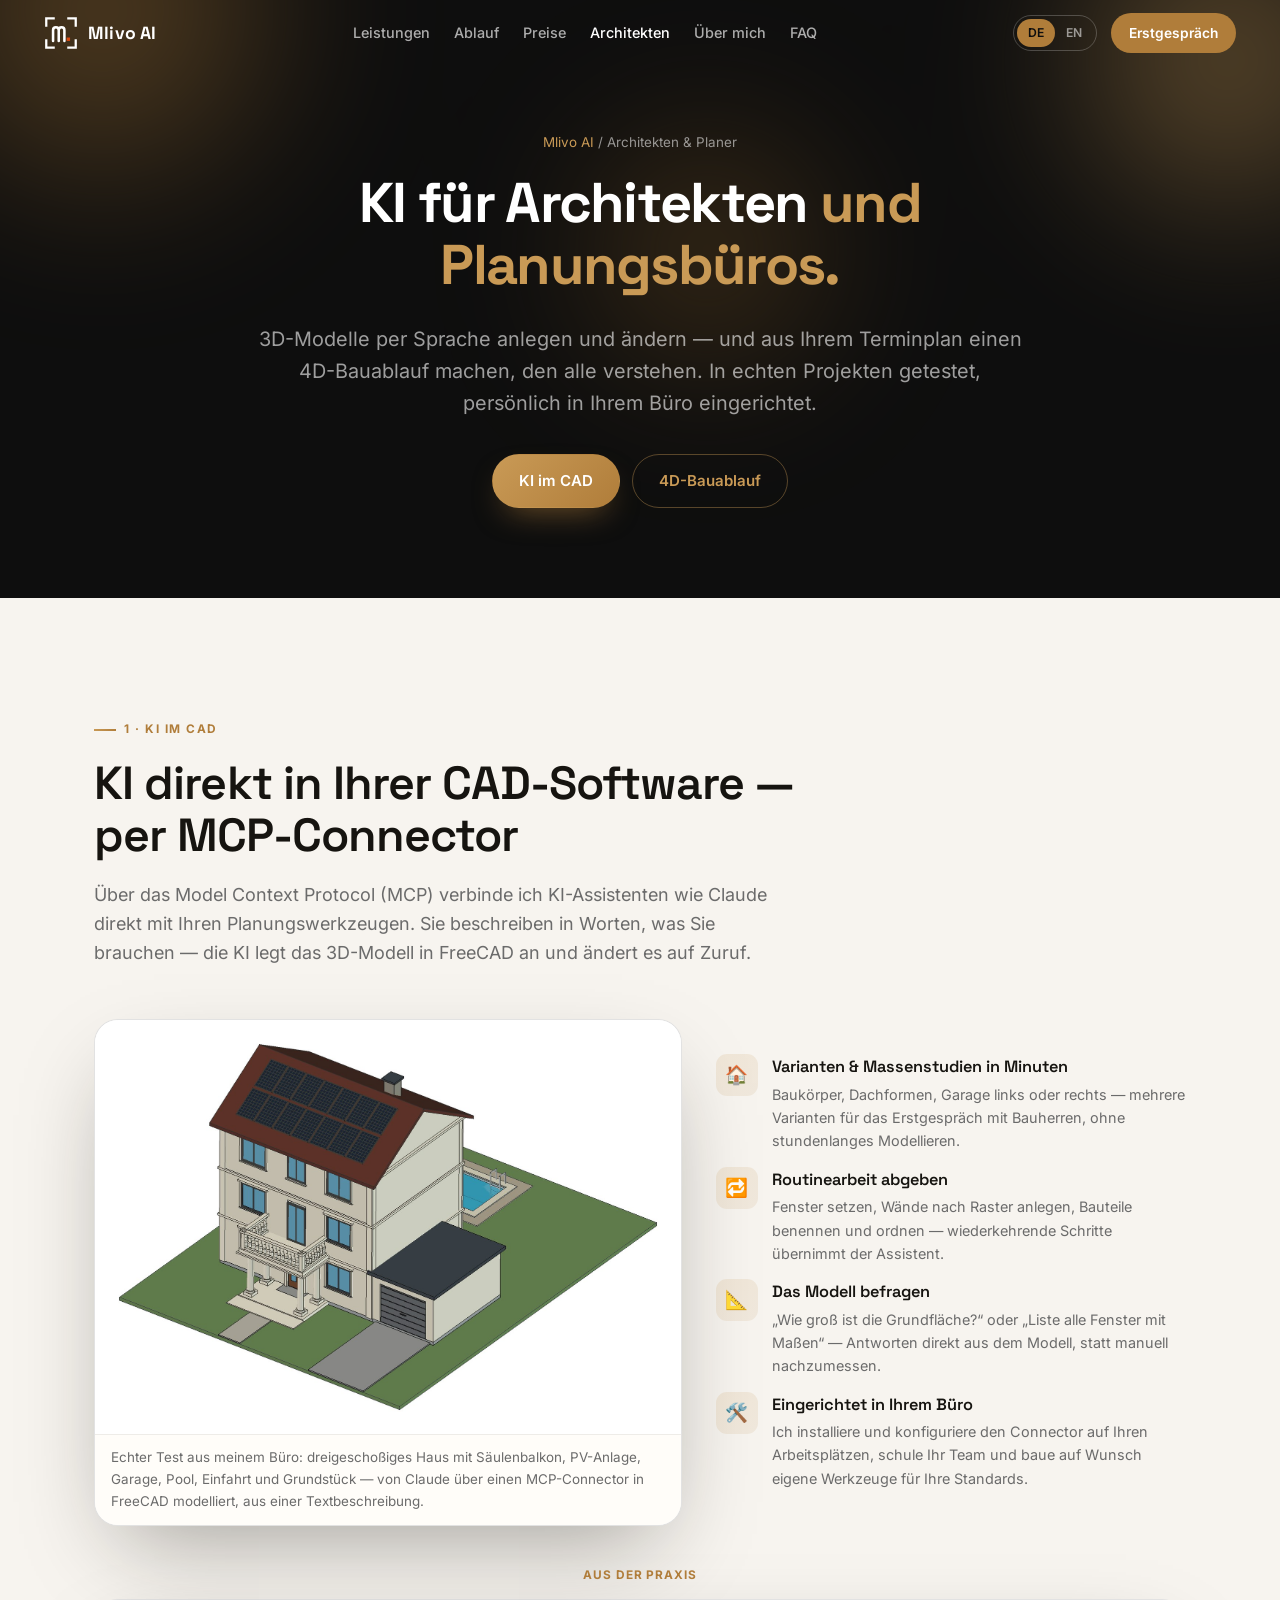
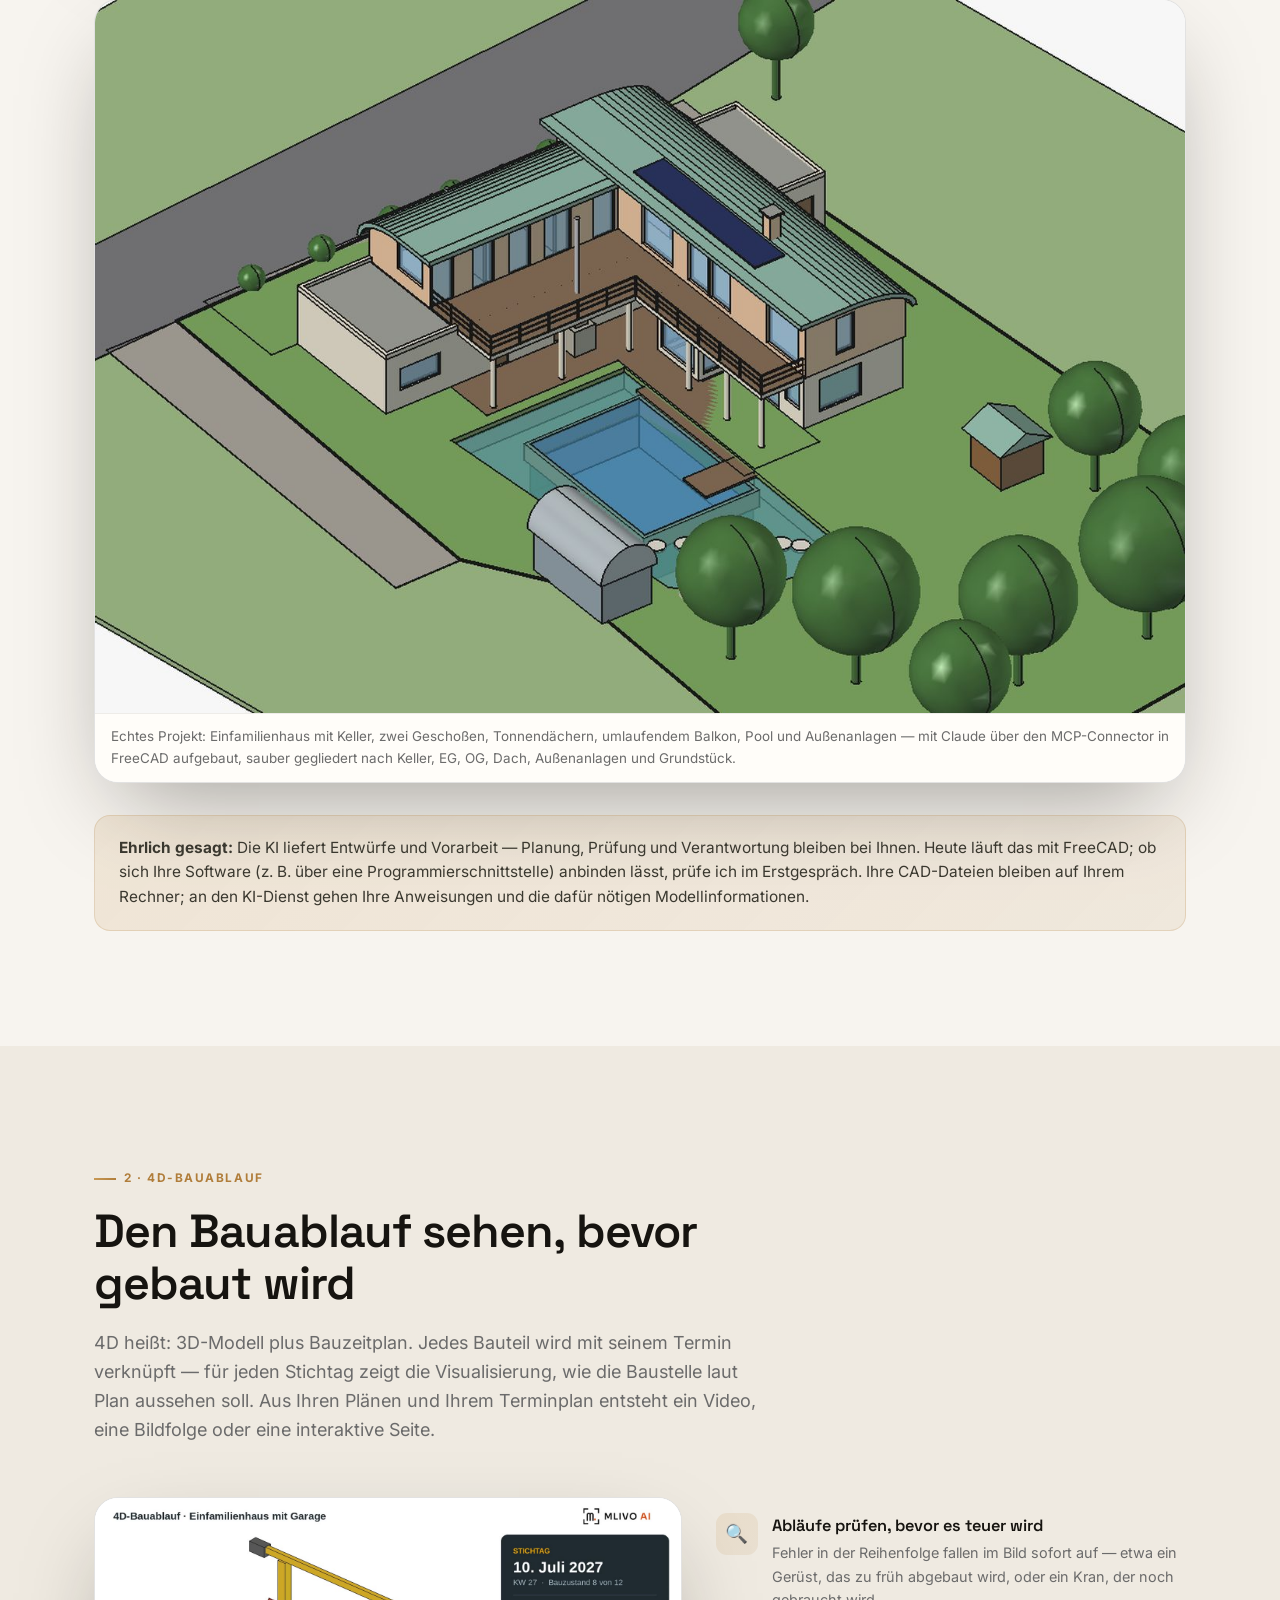
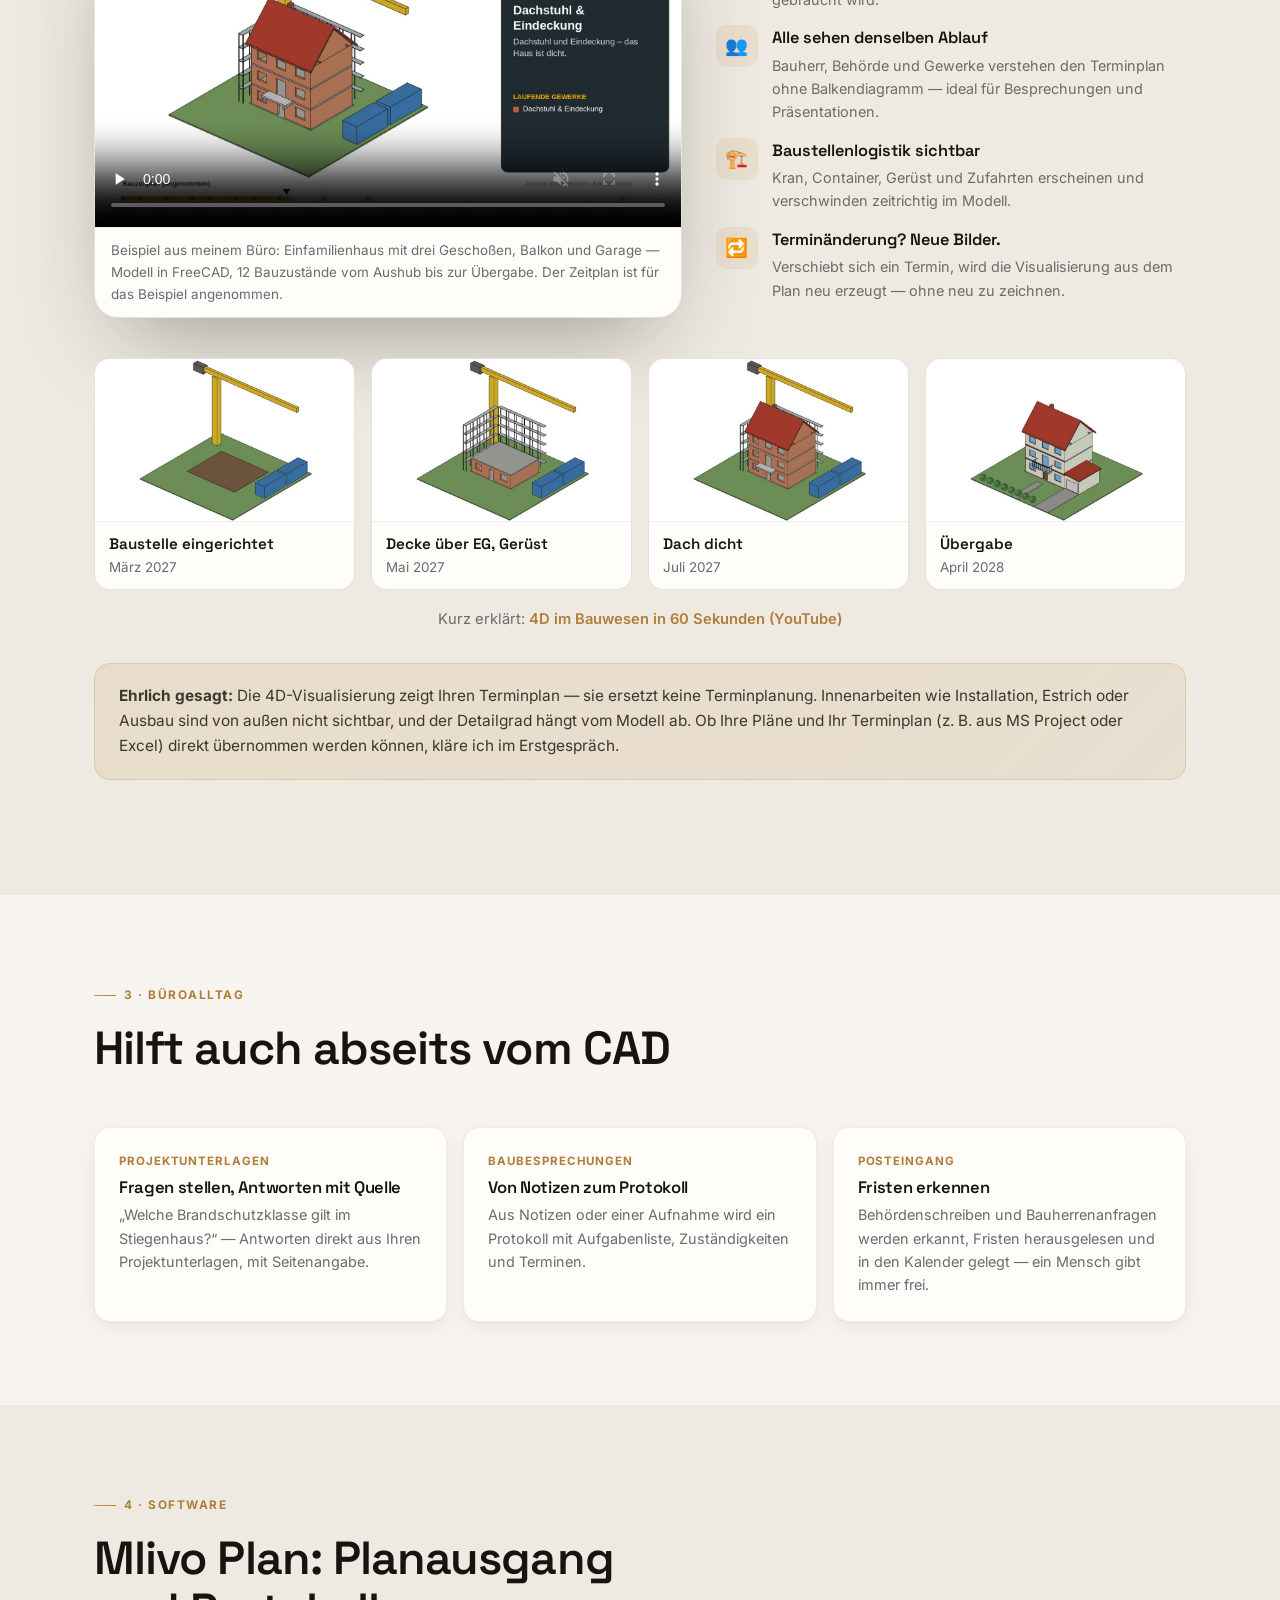
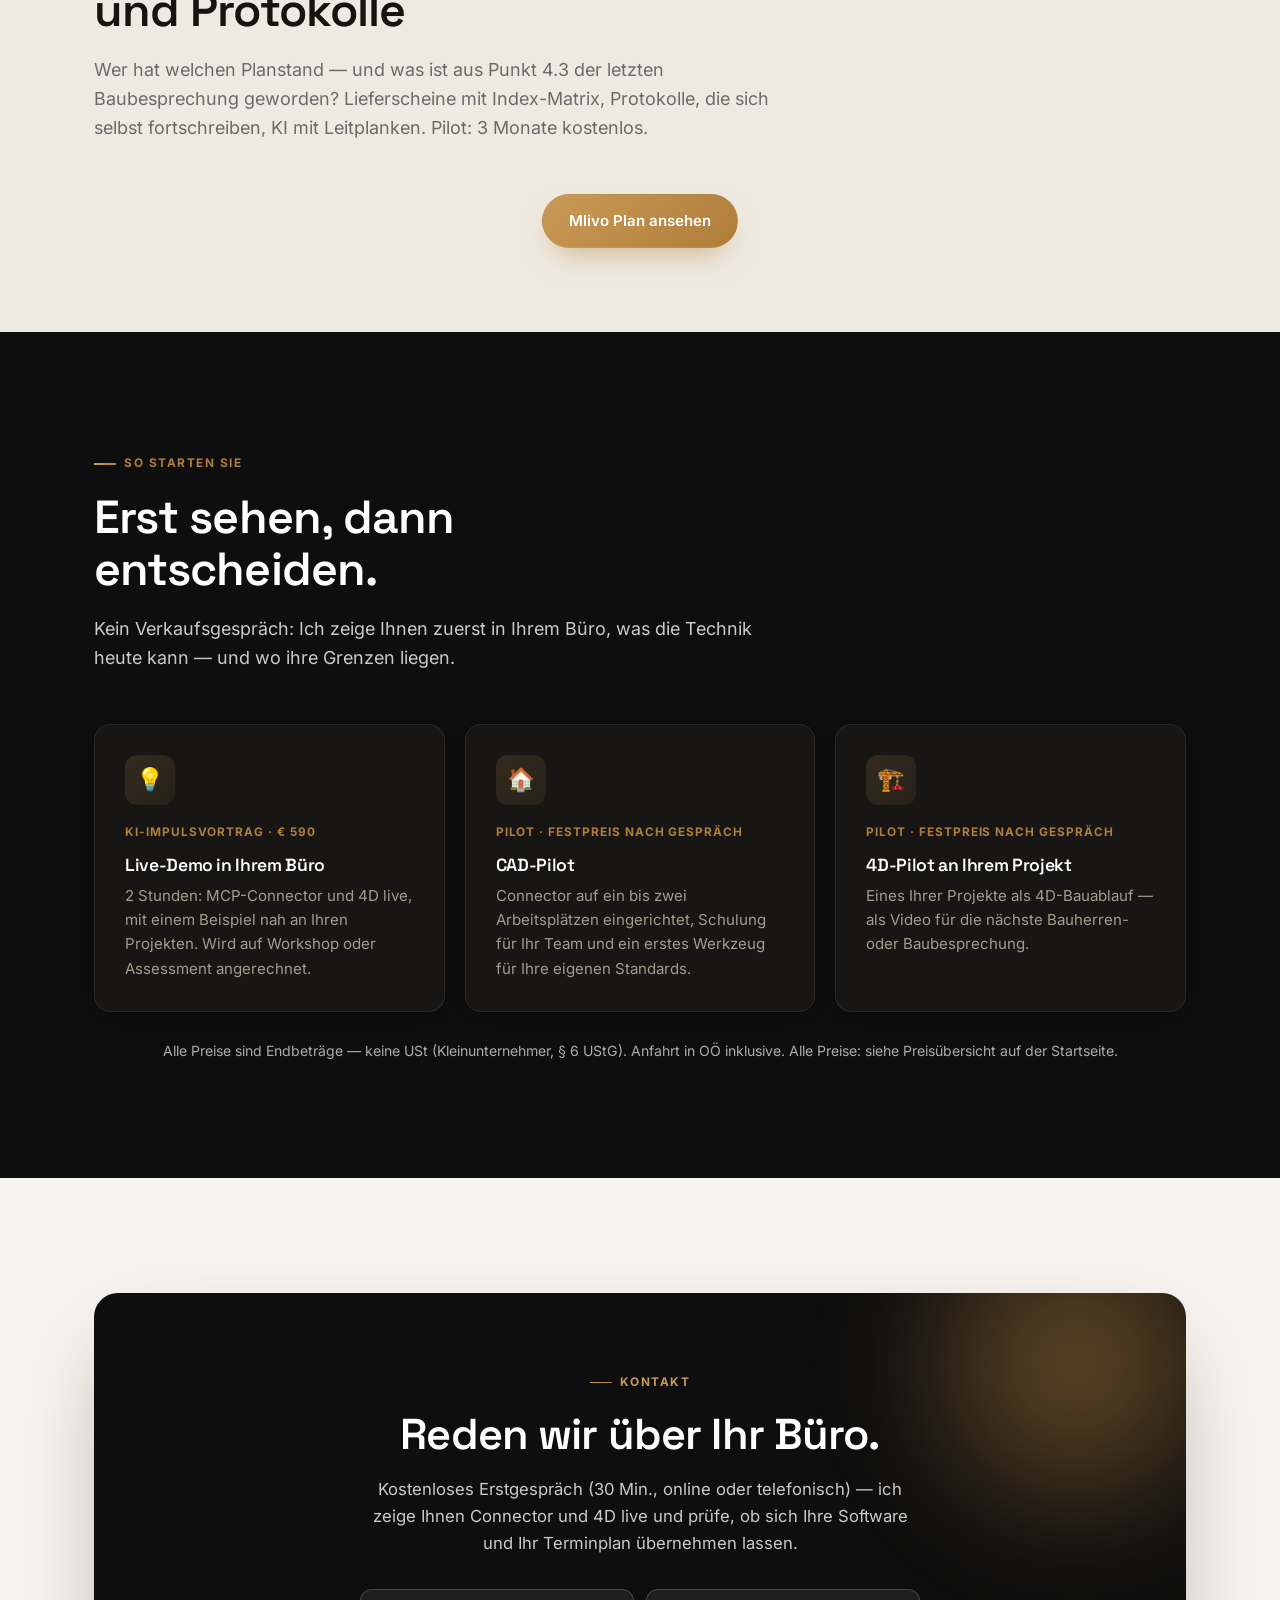
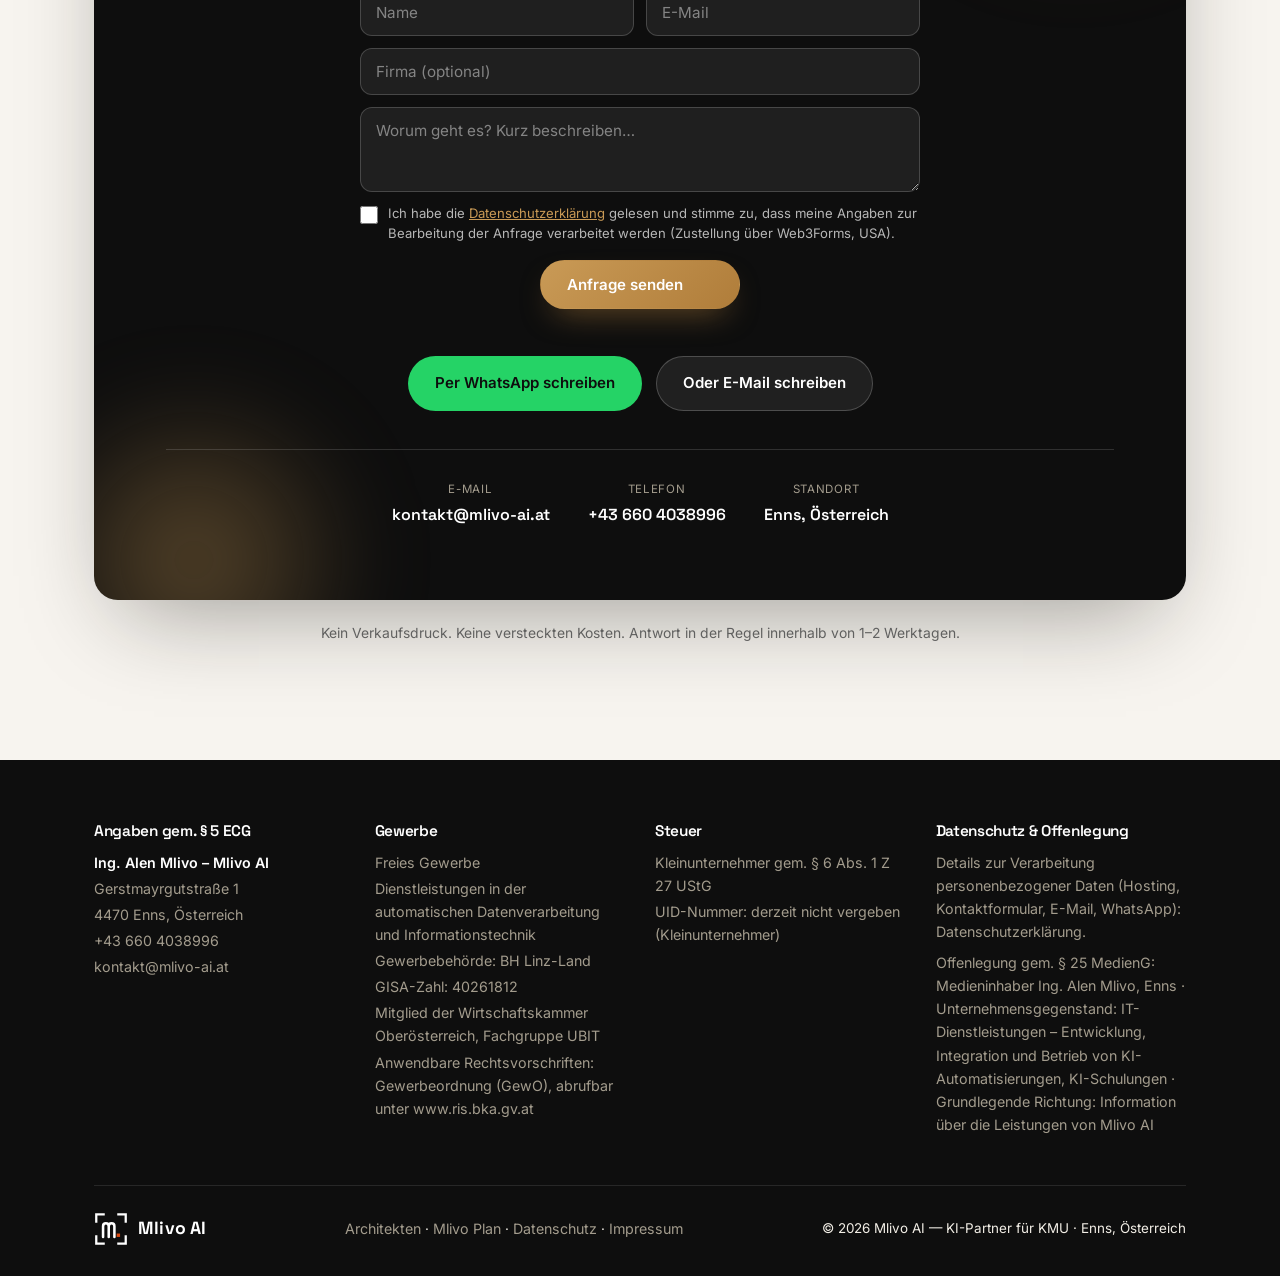
==== commit 4bfb62fa: "Mlivo Plan: neue Unterseite /plan/ (DE/EN), Teaser auf Architekten-Seite, Footer-Link, Sitemap" ====
--- a/architekten/index.html
+++ b/architekten/index.html
@@ -216,6 +216,18 @@
   </div>
 </section>
 
+<!-- MLIVO PLAN -->
+<section class="section tight" id="mlivo-plan" style="background:var(--bg-soft)">
+  <div class="wrap">
+    <div class="head-block reveal">
+      <span class="eyebrow" data-en="4 · Software">4 · Software</span>
+      <h2 class="h-sec" data-en="Mlivo Plan: drawing issue and minutes">Mlivo Plan: Planausgang und Protokolle</h2>
+      <p class="lead" data-en="Who has which drawing revision — and what happened to item 4.3 of the last site meeting? Transmittals with a revision matrix, minutes that carry themselves forward, AI with guard rails. Pilot: 3 months free.">Wer hat welchen Planstand — und was ist aus Punkt 4.3 der letzten Baubesprechung geworden? Lieferscheine mit Index-Matrix, Protokolle, die sich selbst fortschreiben, KI mit Leitplanken. Pilot: 3 Monate kostenlos.</p>
+    </div>
+    <div class="center-cta reveal"><a href="/plan/" data-en-href="/en/plan/" class="btn btn-primary" data-en="Discover Mlivo Plan">Mlivo Plan ansehen</a></div>
+  </div>
+</section>
+
 <!-- PILOT -->
 <section class="section section-dark" id="pilot">
   <div class="wrap">
@@ -307,7 +319,7 @@
     </div>
     <div class="foot-bottom">
       <a href="/" data-en-href="/en/" class="brand" style="color:#fff"><svg class="mark" viewBox="0 0 120 120" aria-hidden="true" focusable="false"><path d="M8 34 V8 H34 M86 8 H112 V34 M112 86 V112 H86 M34 112 H8 V86" fill="none" stroke="currentColor" stroke-width="8" stroke-linecap="square"/><path d="M32 88 V50 Q32 40 42 40 Q52 40 52 50 V88 M52 50 Q52 40 62 40 Q72 40 72 50 V88" fill="none" stroke="currentColor" stroke-width="9" stroke-linecap="round" stroke-linejoin="round"/><rect x="80" y="76" width="12" height="12" fill="#D9480F"/></svg>Mlivo AI</a>
-      <div class="foot-links"><a href="/architekten/" data-en-href="/en/architects/" data-en="Architects">Architekten</a> &middot; <a href="/datenschutz/" data-en="Privacy">Datenschutz</a> &middot; <a href="/#impressum" data-en-href="/en/#impressum" data-en="Legal notice">Impressum</a></div>
+      <div class="foot-links"><a href="/architekten/" data-en-href="/en/architects/" data-en="Architects">Architekten</a> &middot; <a href="/plan/" data-en-href="/en/plan/">Mlivo Plan</a> &middot; <a href="/datenschutz/" data-en="Privacy">Datenschutz</a> &middot; <a href="/#impressum" data-en-href="/en/#impressum" data-en="Legal notice">Impressum</a></div>
       <div data-en="© 2026 Mlivo AI — AI partner for SMEs · Enns, Austria">© 2026 Mlivo AI — KI-Partner für KMU · Enns, Österreich</div>
     </div>
   </div>
--- a/assets/site.css
+++ b/assets/site.css
@@ -555,3 +555,19 @@
 .legal-more .legal{box-shadow:none;background:var(--bg)}
 @media(max-width:980px){.flow{grid-template-columns:1fr 1fr}.pkg-grid{grid-template-columns:1fr}}
 @media(max-width:760px){.flow{grid-template-columns:1fr}.pr{grid-template-columns:1fr auto;padding:16px 18px}.pr .pd{grid-column:1/-1;order:3}}
+
+/* VIDEO (YouTube, Klick-zum-Laden – keine Verbindung zu Google vor dem Klick) */
+.video-sec .head-block{margin-bottom:40px}
+.yt{position:relative;max-width:960px;margin:0 auto;aspect-ratio:16/9;border-radius:var(--r-lg);overflow:hidden;background:#000;box-shadow:var(--shadow-lg)}
+.yt img,.yt iframe{position:absolute;inset:0;width:100%;height:100%;object-fit:cover;border:0;display:block}
+.yt-play{position:absolute;left:50%;top:50%;transform:translate(-50%,-50%);width:84px;height:60px;border:0;background:none;cursor:pointer;padding:0;transition:transform .22s var(--ease)}
+.yt-play svg{width:100%;height:100%;fill:#D9480F;filter:drop-shadow(0 8px 22px rgba(0,0,0,.5));transition:fill .2s}
+.yt:hover .yt-play{transform:translate(-50%,-50%) scale(1.08)}
+.yt-play:focus-visible{outline:3px solid var(--gold-lt);outline-offset:4px;border-radius:14px}
+.yt-note{position:absolute;left:0;right:0;bottom:0;padding:26px 18px 12px;font-size:.74rem;line-height:1.4;color:rgba(255,255,255,.78);background:linear-gradient(transparent,rgba(0,0,0,.72));text-align:center;pointer-events:none}
+.yt-note a{color:#fff;text-decoration:underline;pointer-events:auto}
+.yt.on .yt-play,.yt.on .yt-note,.yt.on img{display:none}
+.yt-alt{text-align:center;margin-top:16px;font-size:.88rem}
+.yt-alt a{color:var(--muted);text-decoration:none;border-bottom:1px solid var(--line)}
+.yt-alt a:hover{color:var(--gold);border-color:var(--gold)}
+@media (max-width:640px){.yt{border-radius:var(--r)}.yt-play{width:64px;height:46px}.yt-note{font-size:.68rem;padding:20px 12px 8px}}
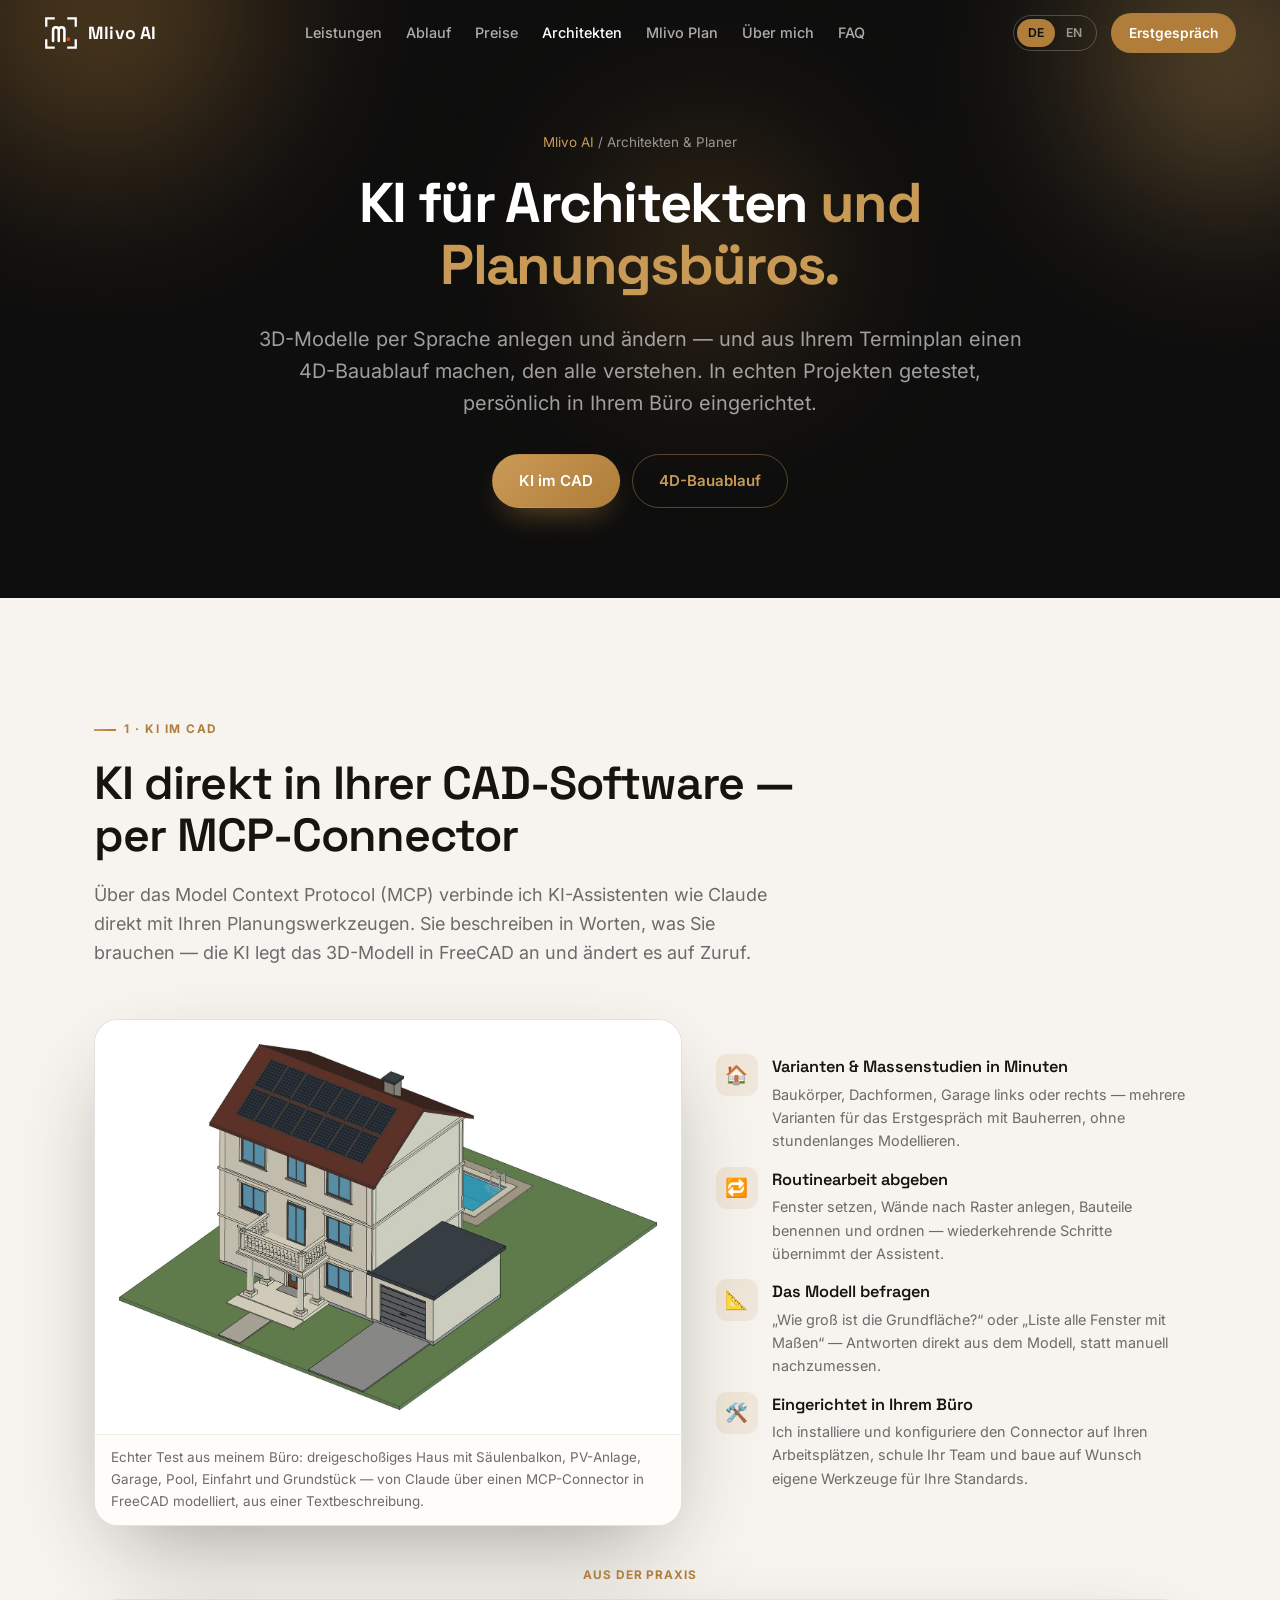
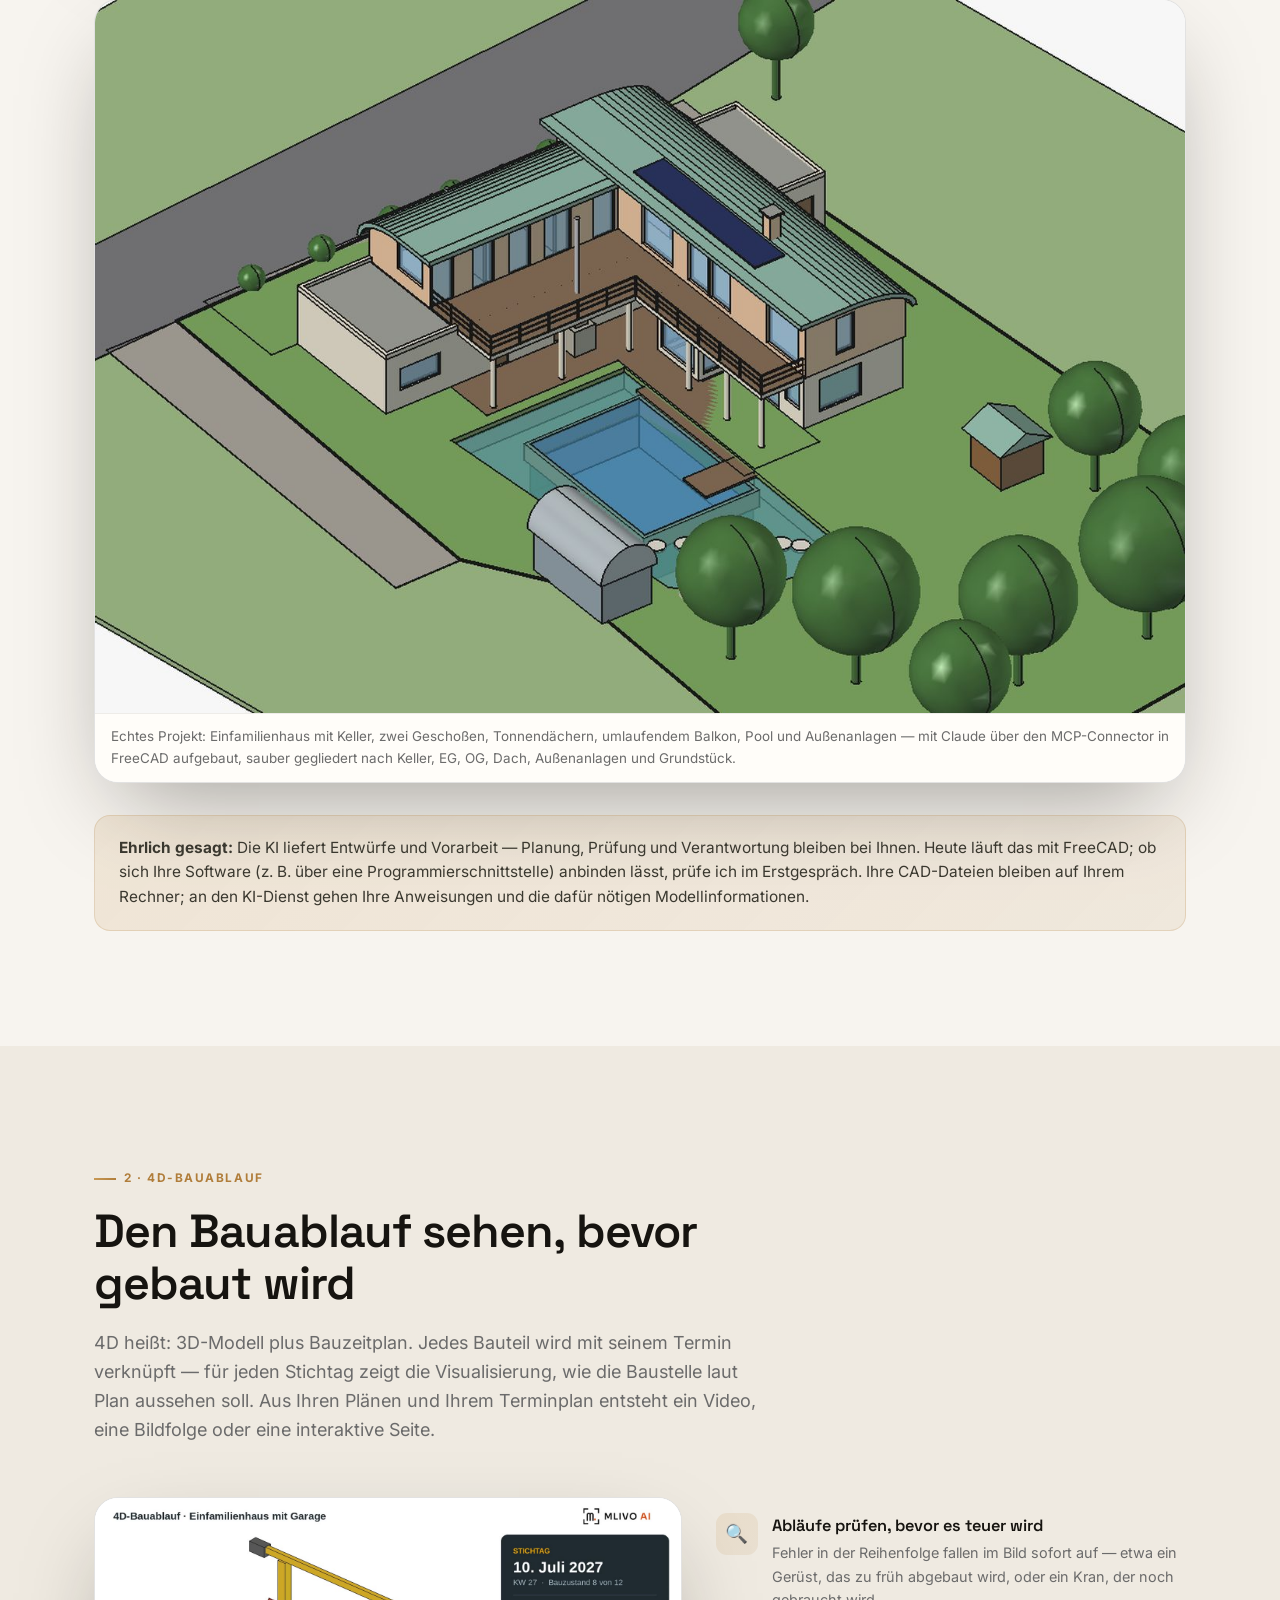
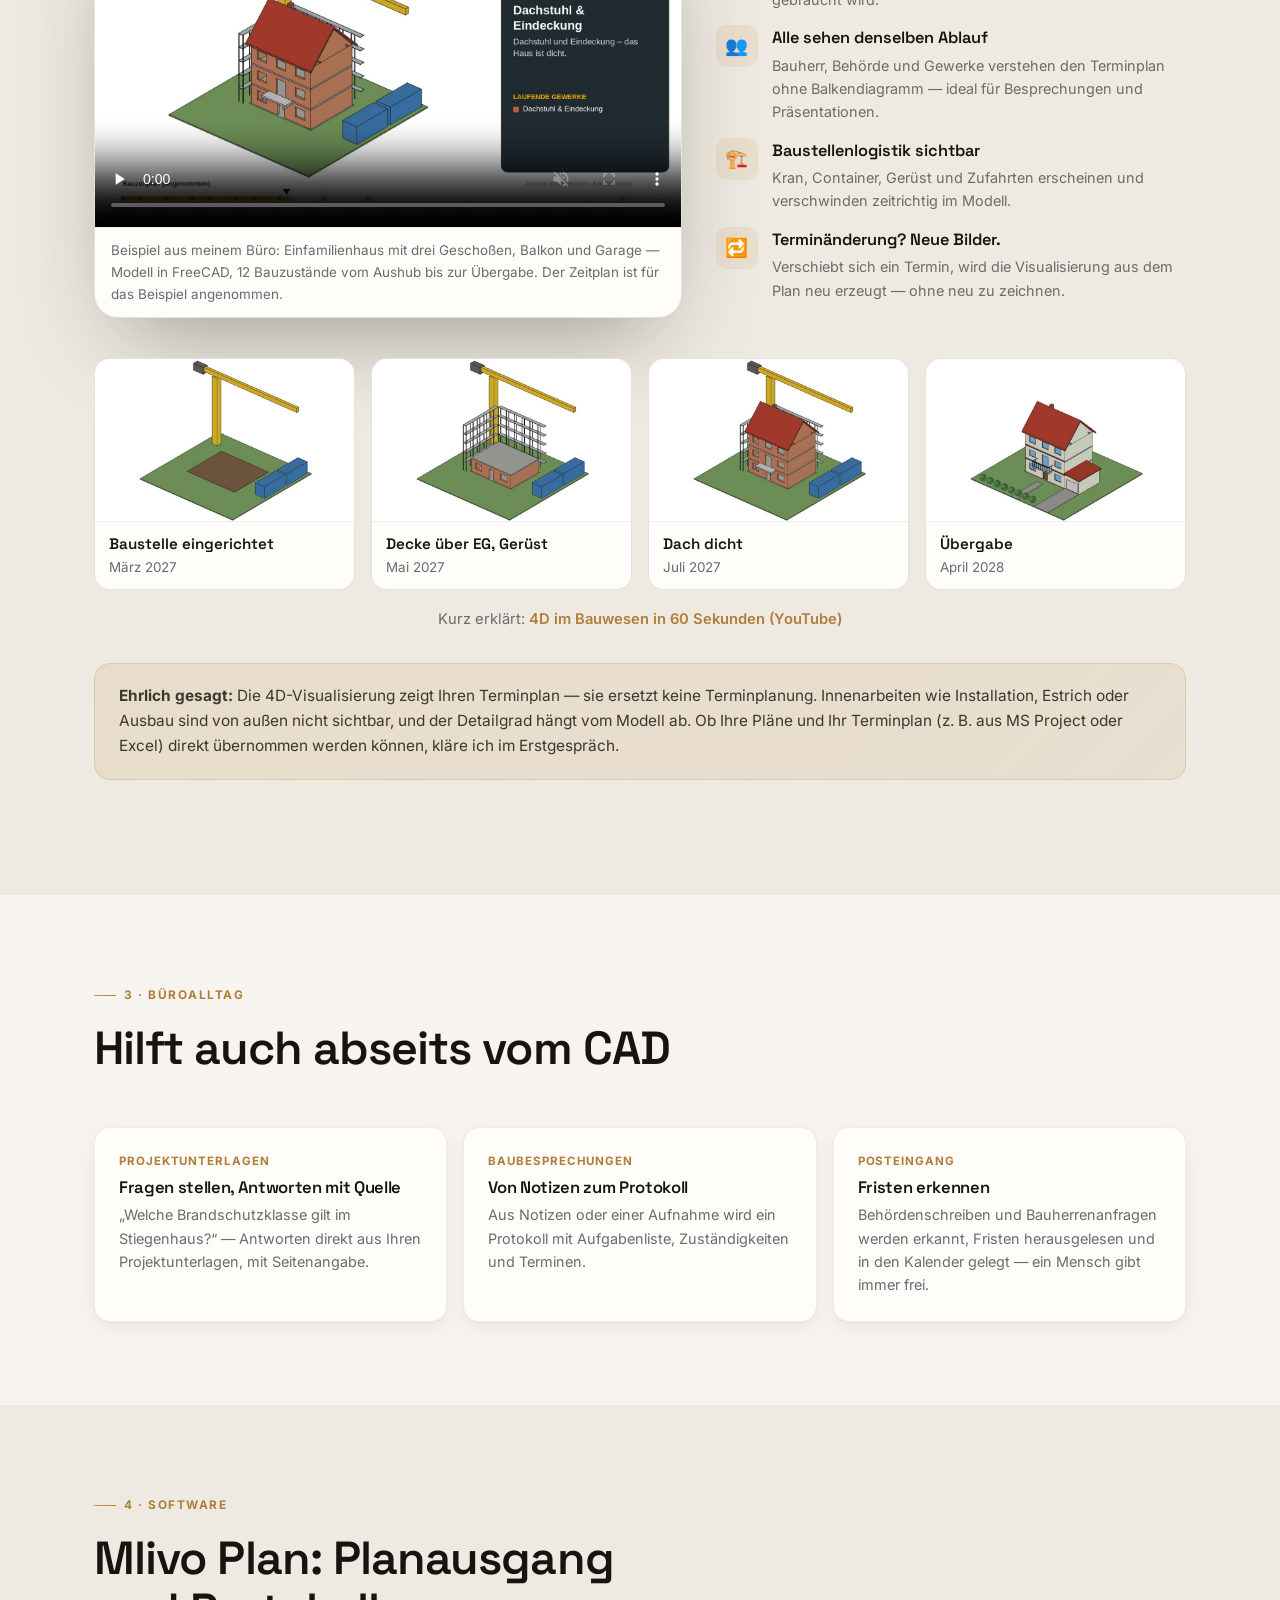
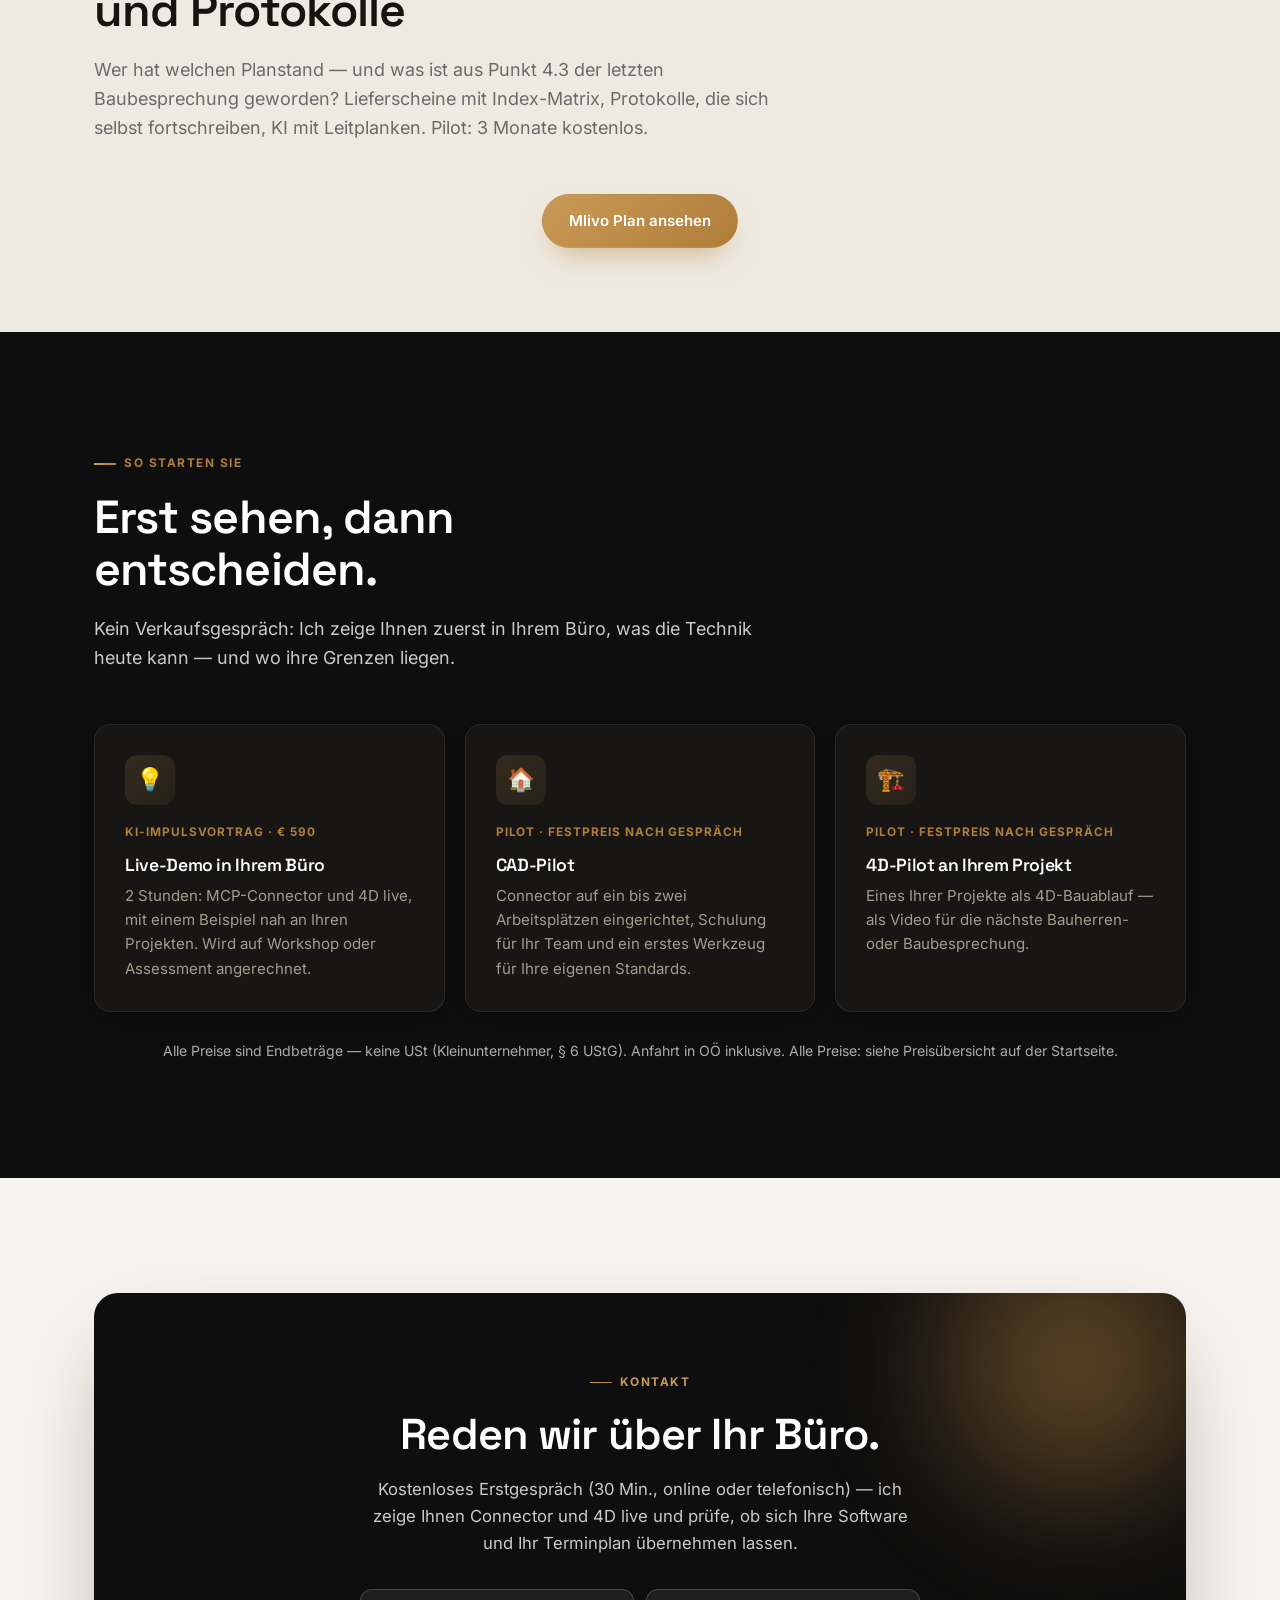
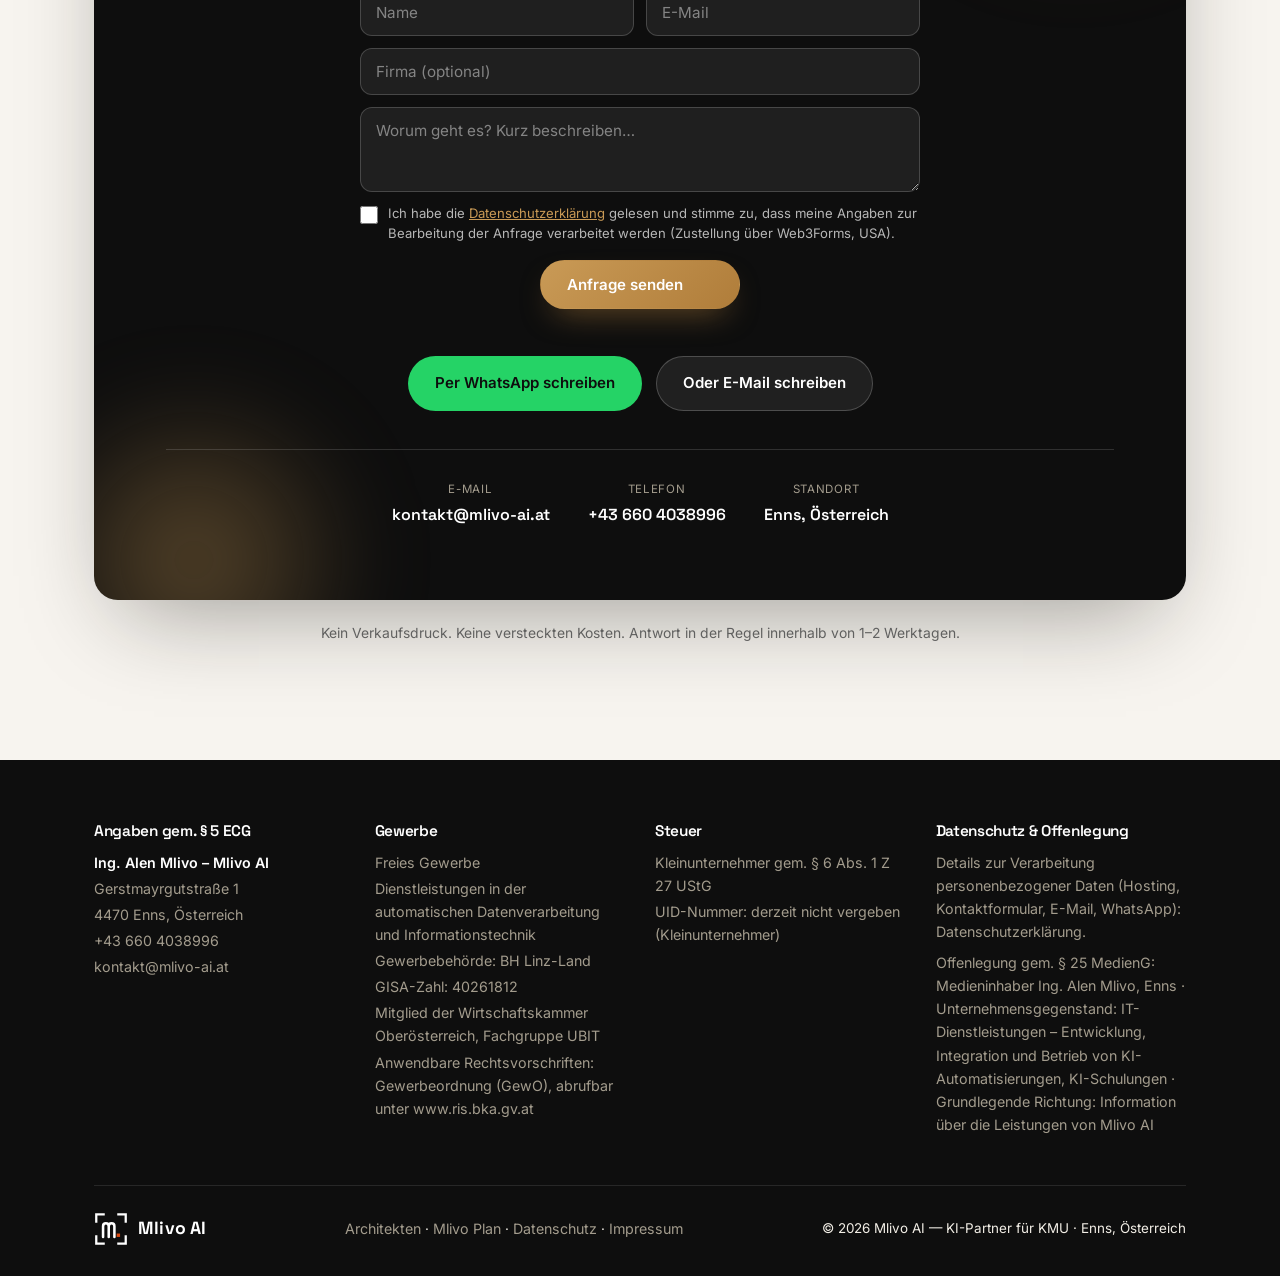
==== commit ee6fc274: "Startseite: Mlivo Plan als eigener Abschnitt und im Menü aller Seiten (DE/EN) Co-Authored-By: Claude" ====
--- a/architekten/index.html
+++ b/architekten/index.html
@@ -100,6 +100,7 @@
       <a href="/#ablauf" data-en-href="/en/#ablauf" data-en="How it works">Ablauf</a>
       <a href="/#preise" data-en-href="/en/#preise" data-en="Prices">Preise</a>
       <a href="/architekten/" data-en-href="/en/architects/" class="cur" data-en="Architects">Architekten</a>
+      <a href="/plan/" data-en-href="/en/plan/">Mlivo Plan</a>
       <a href="/#about" data-en-href="/en/#about" data-en="About me">Über mich</a>
       <a href="/#faq" data-en-href="/en/#faq" data-en="FAQ">FAQ</a>
     </nav>
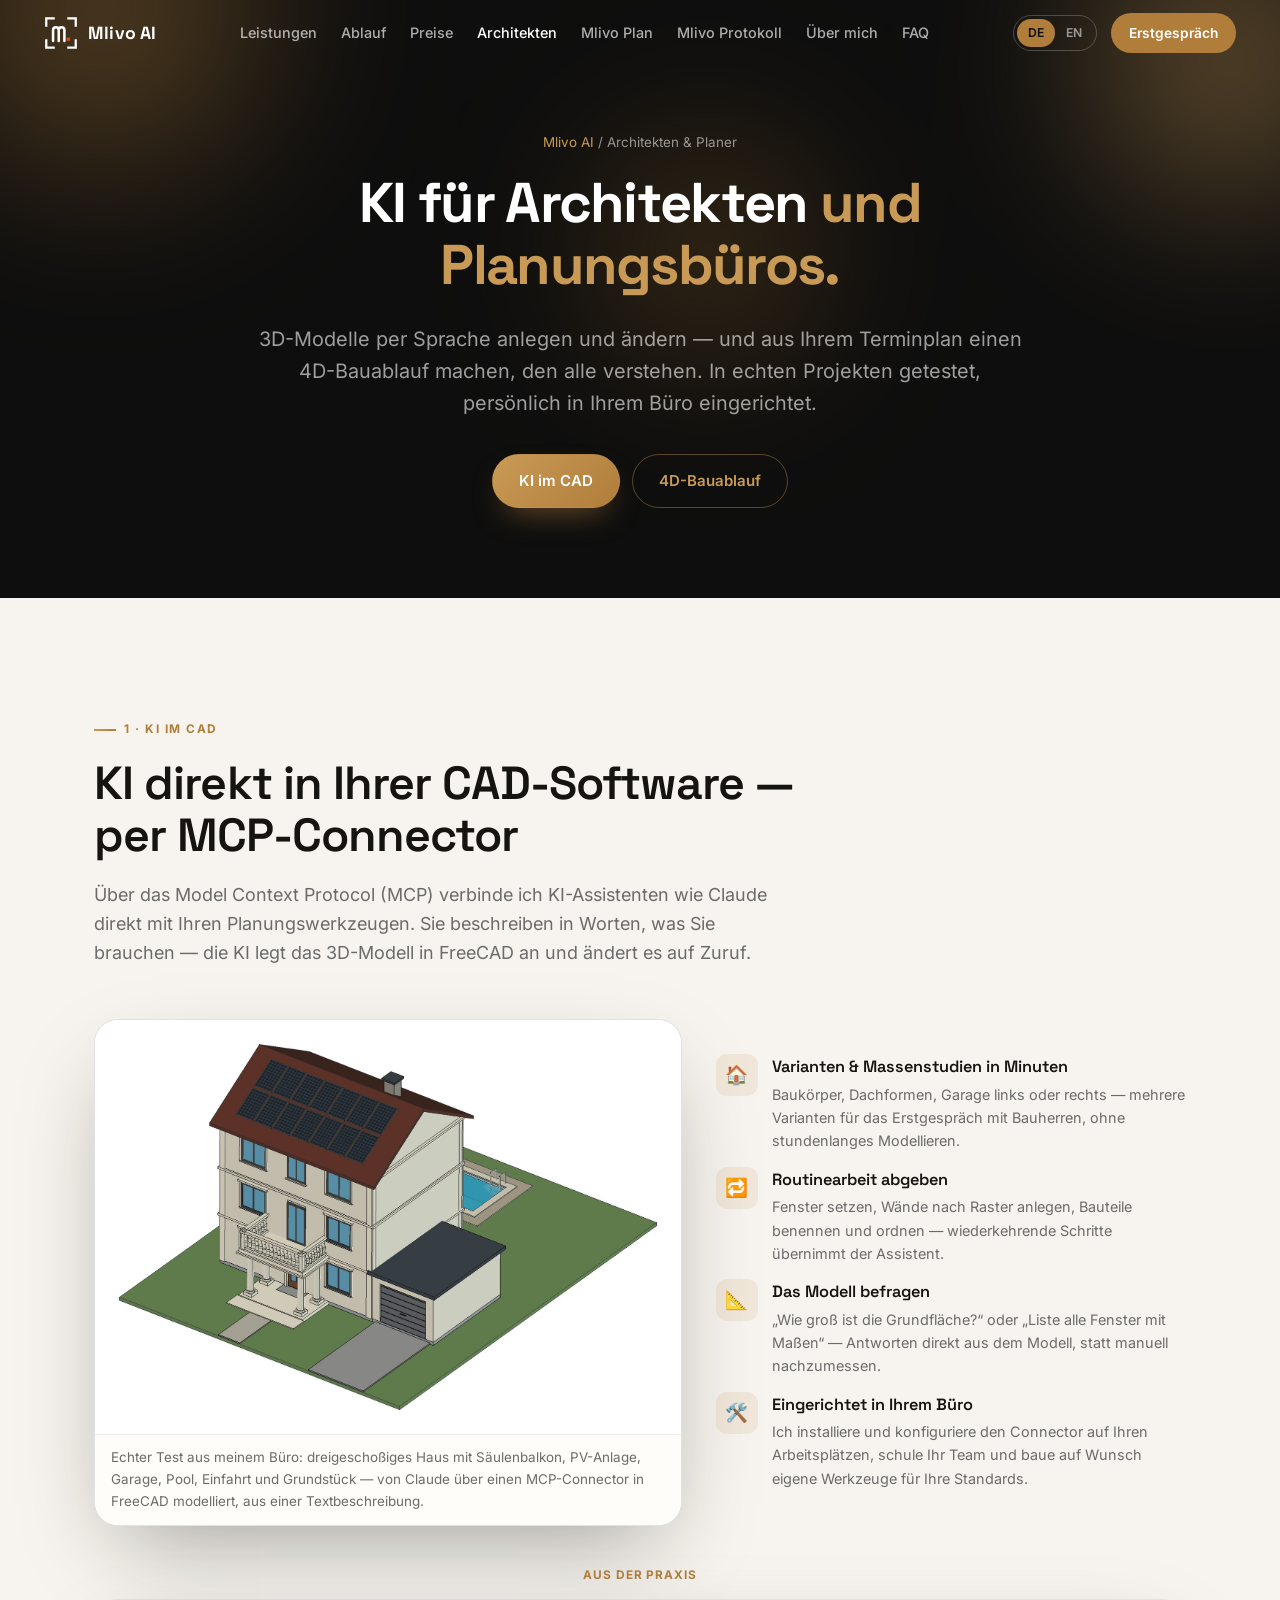
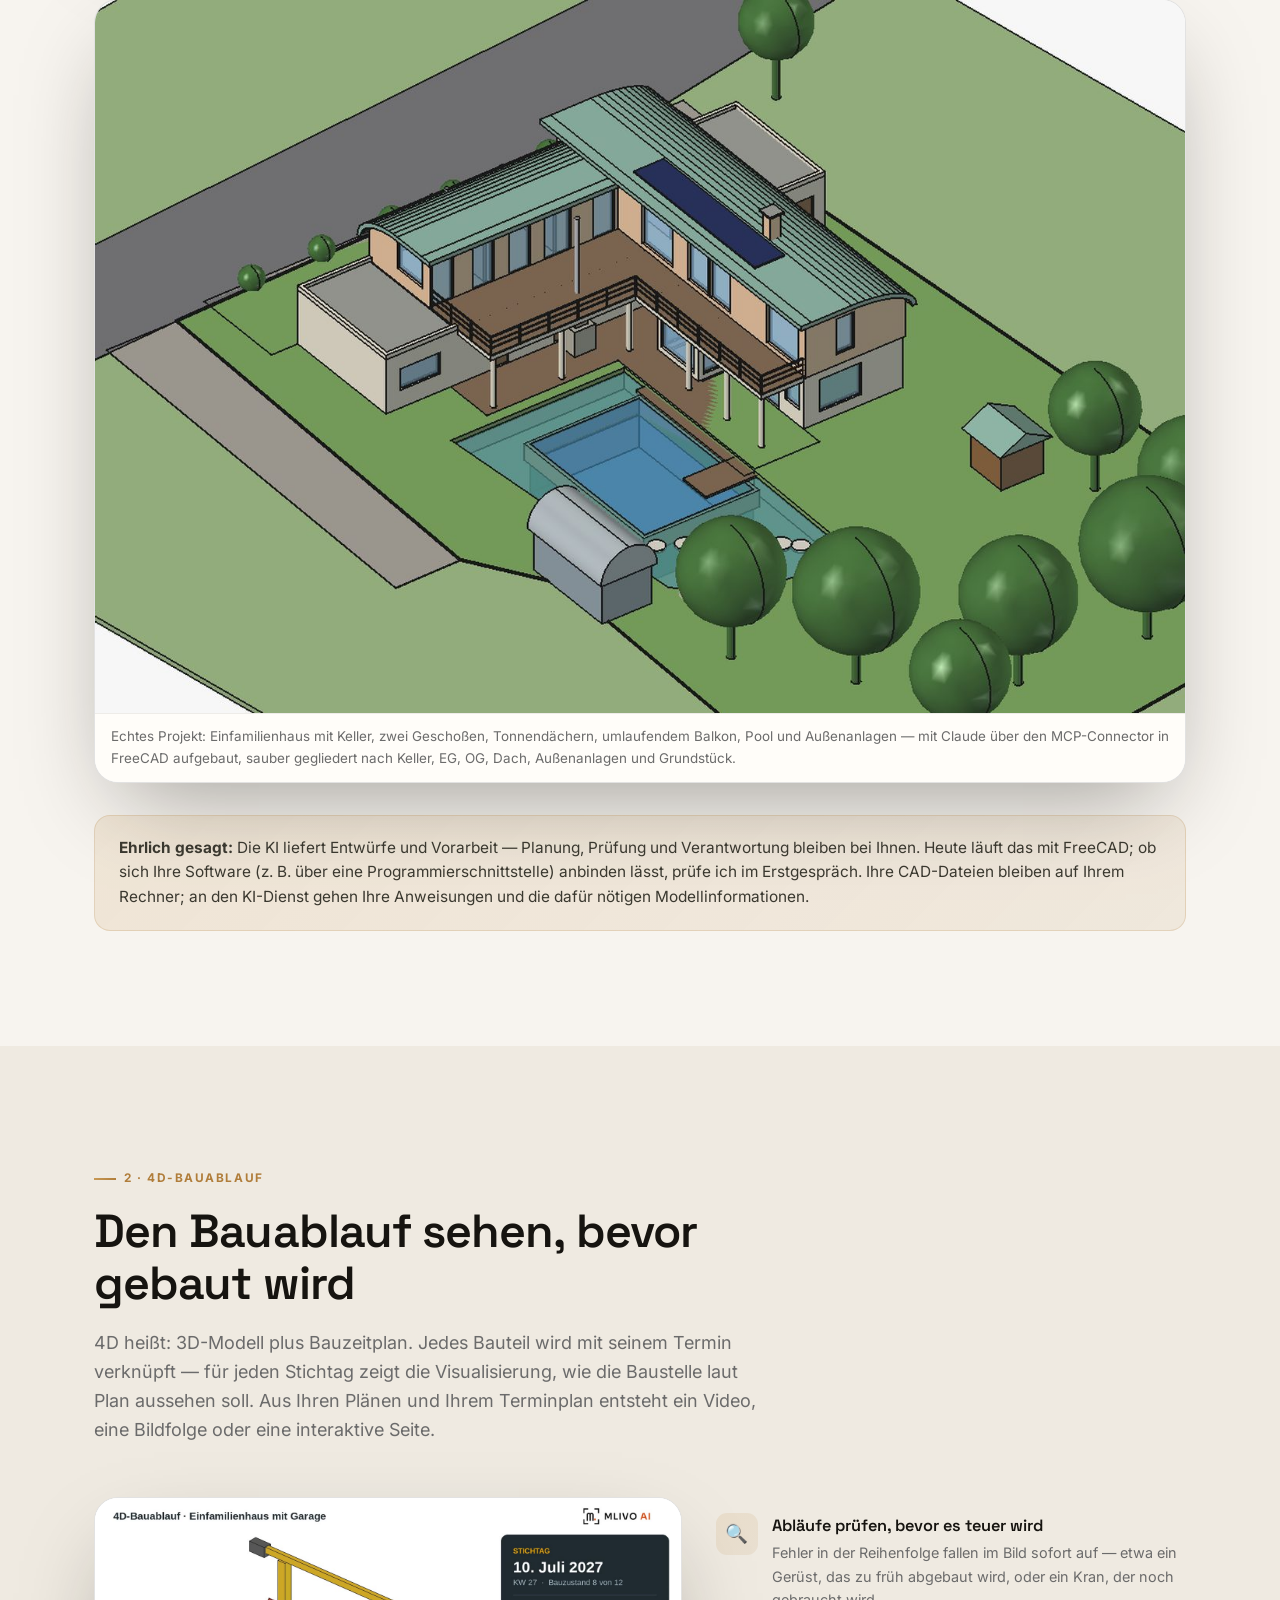
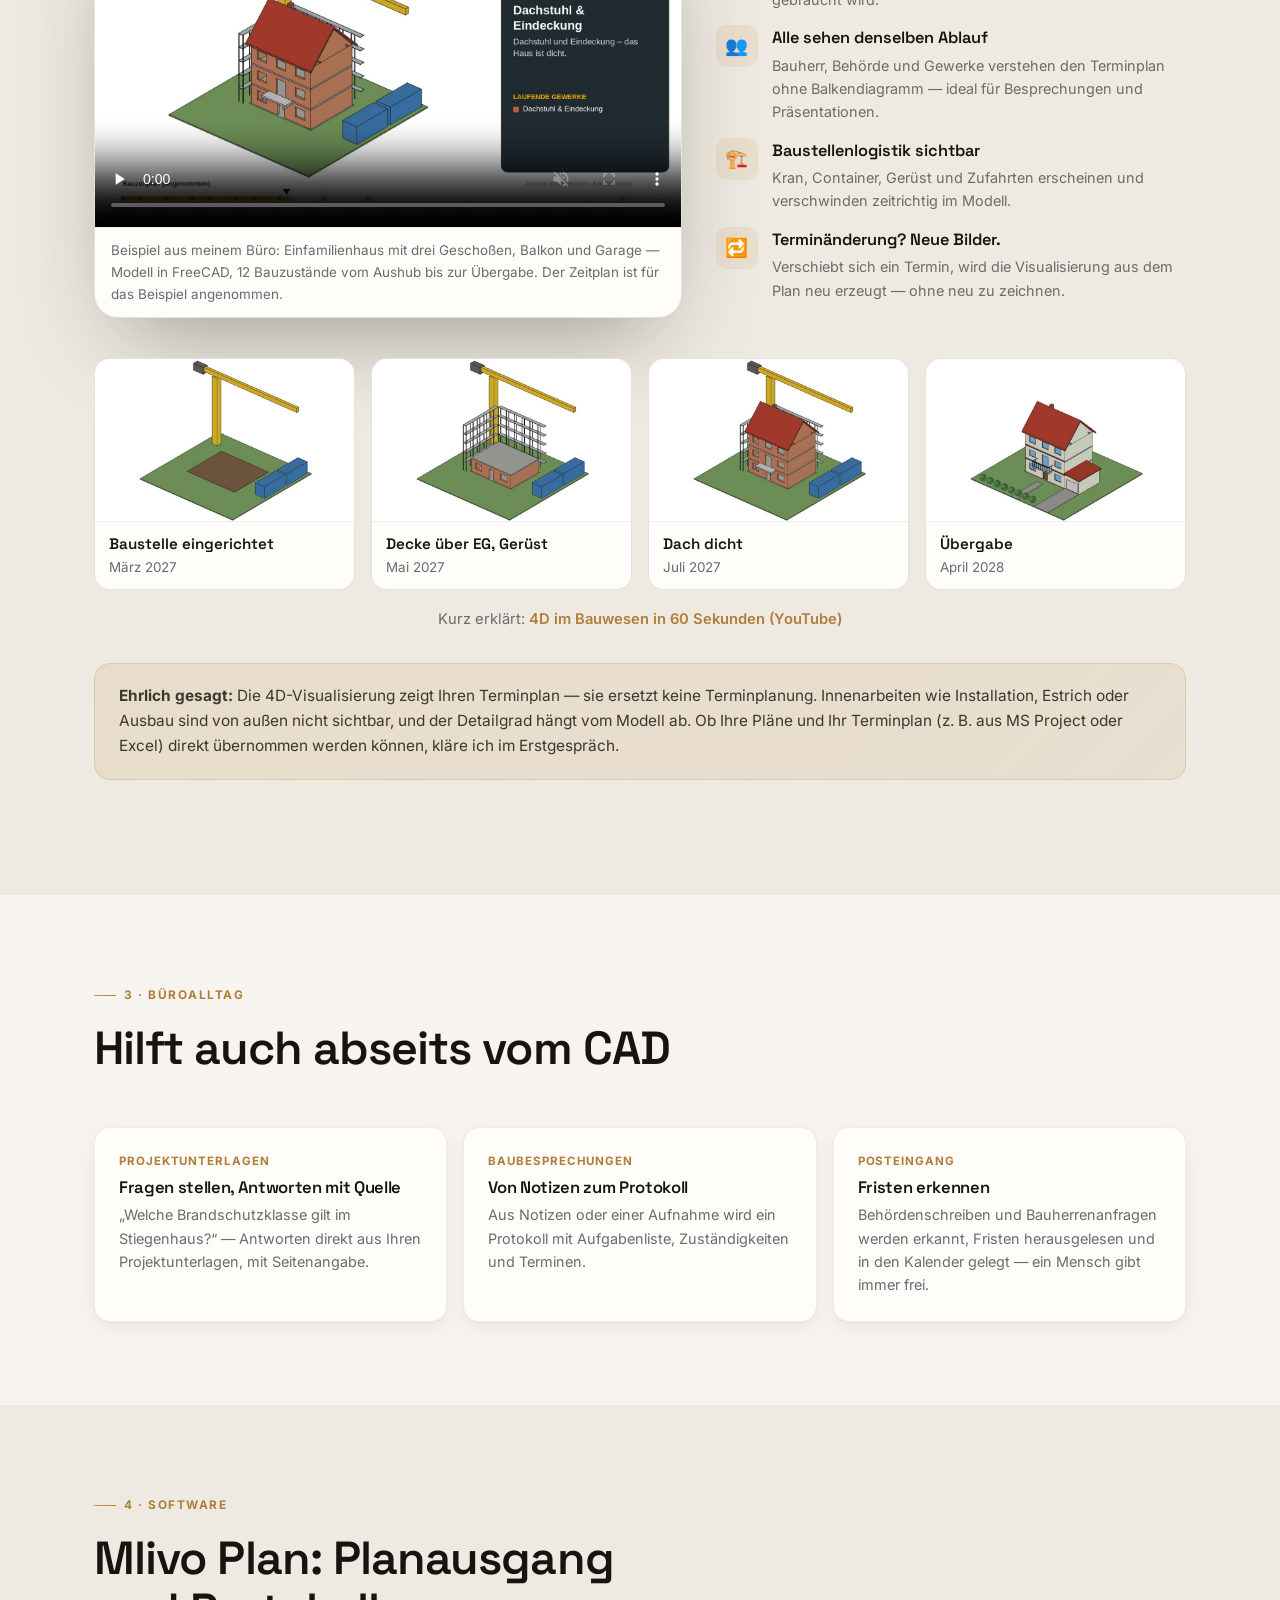
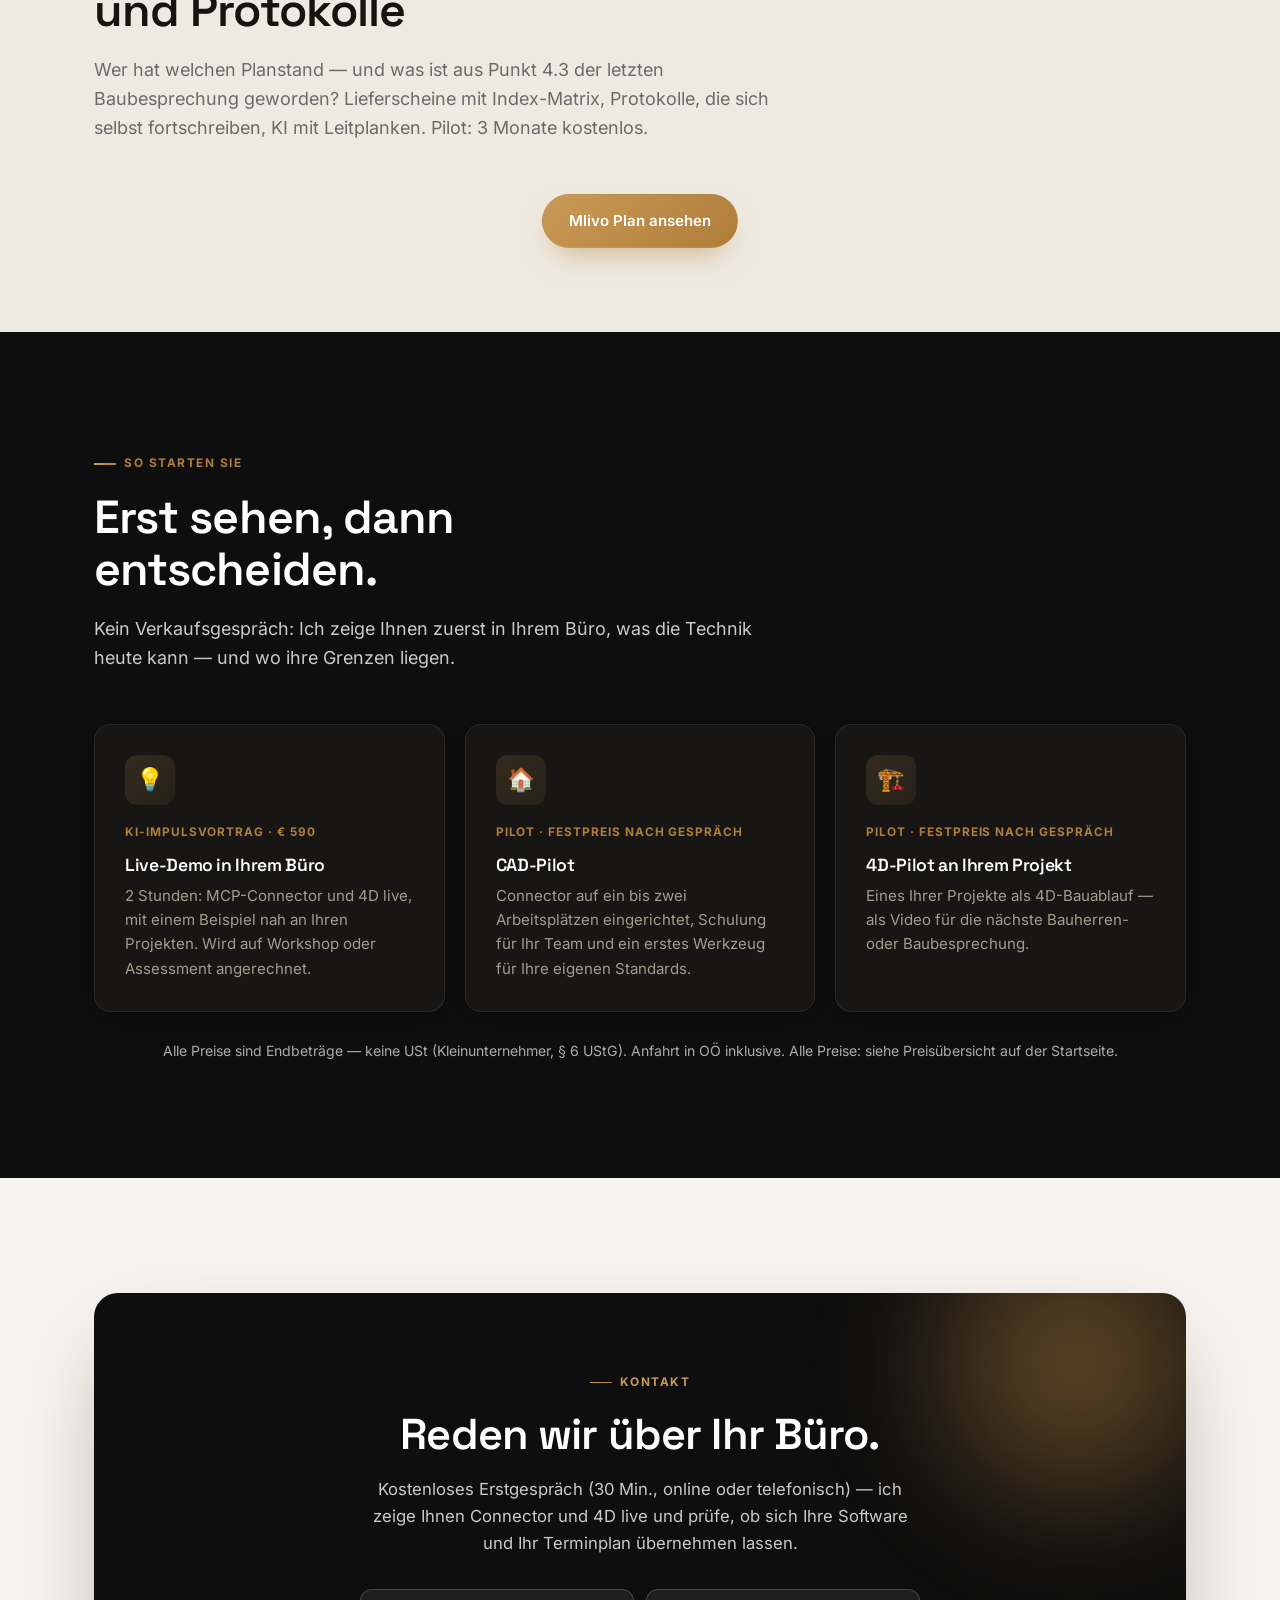
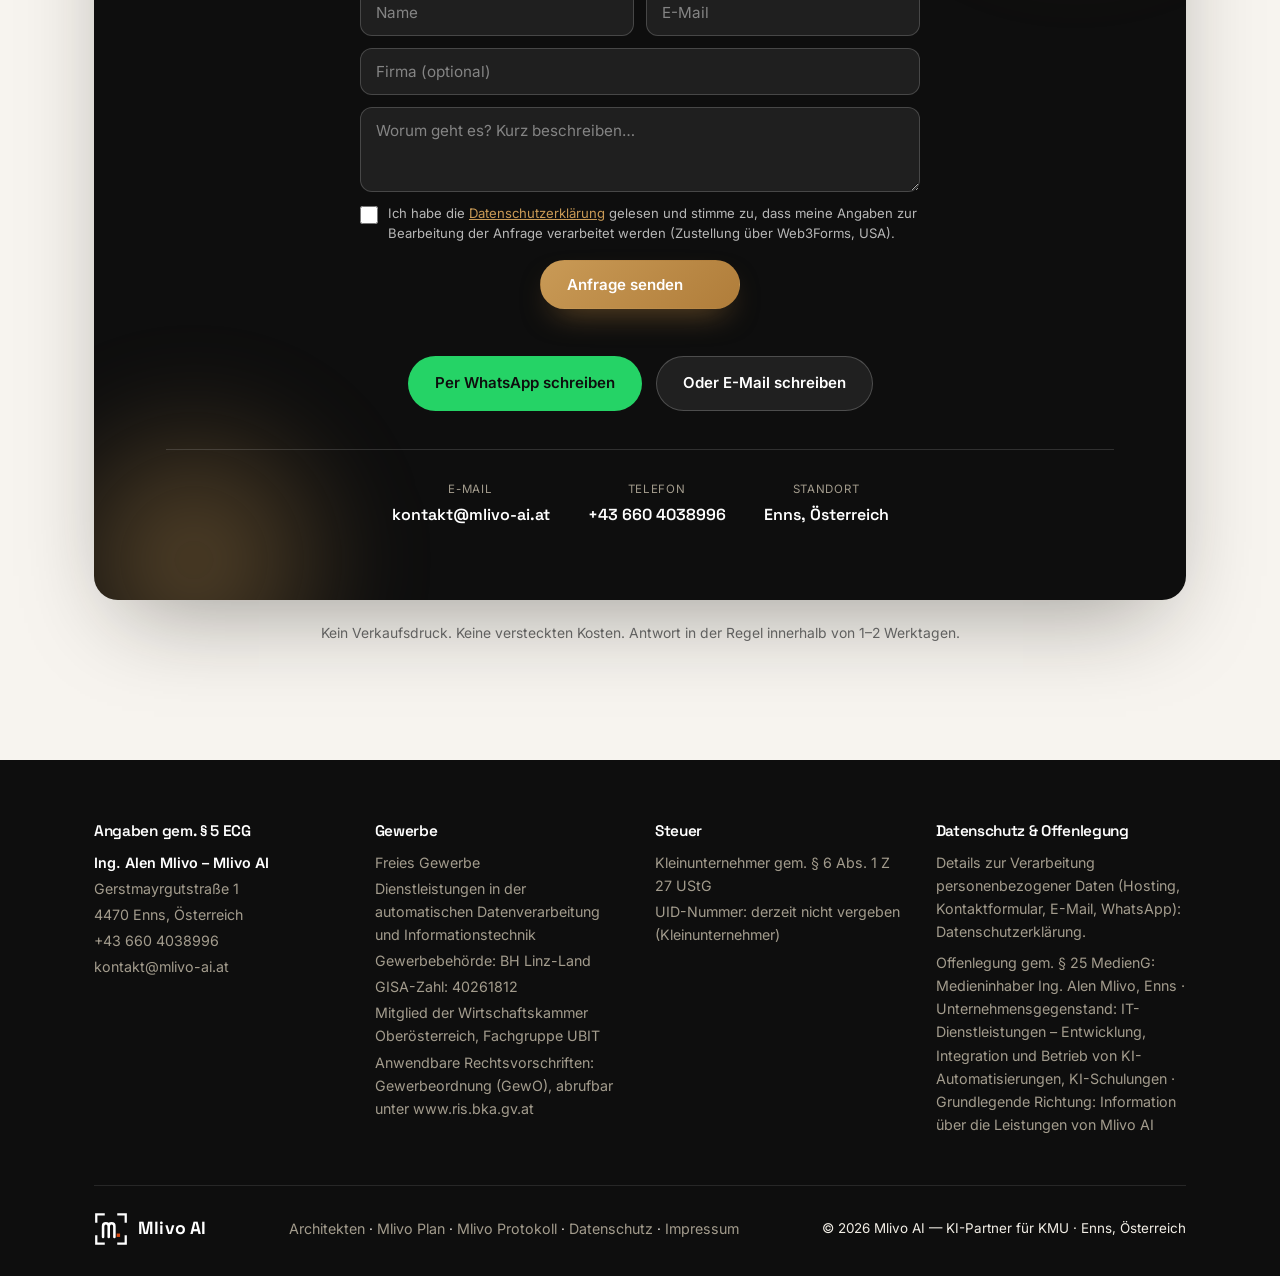
==== commit cd371d9c: "Mlivo Protokoll: eigene Seite (DE/EN), Startseiten-Teaser und 60-Sekunden-Video - protokoll/ + en/pr" ====
--- a/architekten/index.html
+++ b/architekten/index.html
@@ -23,7 +23,7 @@
 <link rel="icon" href="/favicon.svg" type="image/svg+xml" />
 <link rel="preload" href="/fonts/inter-latin.woff2" as="font" type="font/woff2" crossorigin>
 <link rel="preload" href="/fonts/space-grotesk-latin.woff2" as="font" type="font/woff2" crossorigin>
-<link rel="stylesheet" href="/assets/site.css?v=20261030" />
+<link rel="stylesheet" href="/assets/site.css?v=20261126c" />
 <script>document.documentElement.classList.add('js')</script>
 <!--ld:start--><script type="application/ld+json">
 {
@@ -101,6 +101,7 @@
       <a href="/#preise" data-en-href="/en/#preise" data-en="Prices">Preise</a>
       <a href="/architekten/" data-en-href="/en/architects/" class="cur" data-en="Architects">Architekten</a>
       <a href="/plan/" data-en-href="/en/plan/">Mlivo Plan</a>
+      <a href="/protokoll/" data-en-href="/en/protocol/">Mlivo Protokoll</a>
       <a href="/#about" data-en-href="/en/#about" data-en="About me">Über mich</a>
       <a href="/#faq" data-en-href="/en/#faq" data-en="FAQ">FAQ</a>
     </nav>
@@ -320,13 +321,13 @@
     </div>
     <div class="foot-bottom">
       <a href="/" data-en-href="/en/" class="brand" style="color:#fff"><svg class="mark" viewBox="0 0 120 120" aria-hidden="true" focusable="false"><path d="M8 34 V8 H34 M86 8 H112 V34 M112 86 V112 H86 M34 112 H8 V86" fill="none" stroke="currentColor" stroke-width="8" stroke-linecap="square"/><path d="M32 88 V50 Q32 40 42 40 Q52 40 52 50 V88 M52 50 Q52 40 62 40 Q72 40 72 50 V88" fill="none" stroke="currentColor" stroke-width="9" stroke-linecap="round" stroke-linejoin="round"/><rect x="80" y="76" width="12" height="12" fill="#D9480F"/></svg>Mlivo AI</a>
-      <div class="foot-links"><a href="/architekten/" data-en-href="/en/architects/" data-en="Architects">Architekten</a> &middot; <a href="/plan/" data-en-href="/en/plan/">Mlivo Plan</a> &middot; <a href="/datenschutz/" data-en="Privacy">Datenschutz</a> &middot; <a href="/#impressum" data-en-href="/en/#impressum" data-en="Legal notice">Impressum</a></div>
+      <div class="foot-links"><a href="/architekten/" data-en-href="/en/architects/" data-en="Architects">Architekten</a> &middot; <a href="/plan/" data-en-href="/en/plan/">Mlivo Plan</a> &middot; <a href="/protokoll/" data-en-href="/en/protocol/">Mlivo Protokoll</a> &middot; <a href="/datenschutz/" data-en="Privacy">Datenschutz</a> &middot; <a href="/#impressum" data-en-href="/en/#impressum" data-en="Legal notice">Impressum</a></div>
       <div data-en="© 2026 Mlivo AI — AI partner for SMEs · Enns, Austria">© 2026 Mlivo AI — KI-Partner für KMU · Enns, Österreich</div>
     </div>
   </div>
 </footer>
 <!--footer:end-->
 
-<script src="/assets/site.js?v=20261030" defer></script>
+<script src="/assets/site.js?v=20261126" defer></script>
 </body>
 </html>
--- a/assets/site.css
+++ b/assets/site.css
@@ -571,3 +571,11 @@
 .yt-alt a{color:var(--muted);text-decoration:none;border-bottom:1px solid var(--line)}
 .yt-alt a:hover{color:var(--gold);border-color:var(--gold)}
 @media (max-width:640px){.yt{border-radius:var(--r)}.yt-play{width:64px;height:46px}.yt-note{font-size:.68rem;padding:20px 12px 8px}}
+
+/* 8 Menüpunkte (seit Mlivo Protokoll): knapp über dem Burger-Umbruch enger setzen */
+@media(min-width:1100px) and (max-width:1279px){.nav-links{gap:16px}}
+
+/* Produktvideo (selbst gehostet, ohne Ton) */
+.pvid{position:relative;max-width:960px;margin:0 auto;aspect-ratio:16/9;border-radius:var(--r-lg);overflow:hidden;background:#0E0E0E;box-shadow:var(--shadow-lg)}
+.pvid video{position:absolute;inset:0;width:100%;height:100%;display:block;object-fit:cover}
+.pvid-cap{text-align:center;margin-top:14px;font-size:.88rem;color:var(--muted)}
